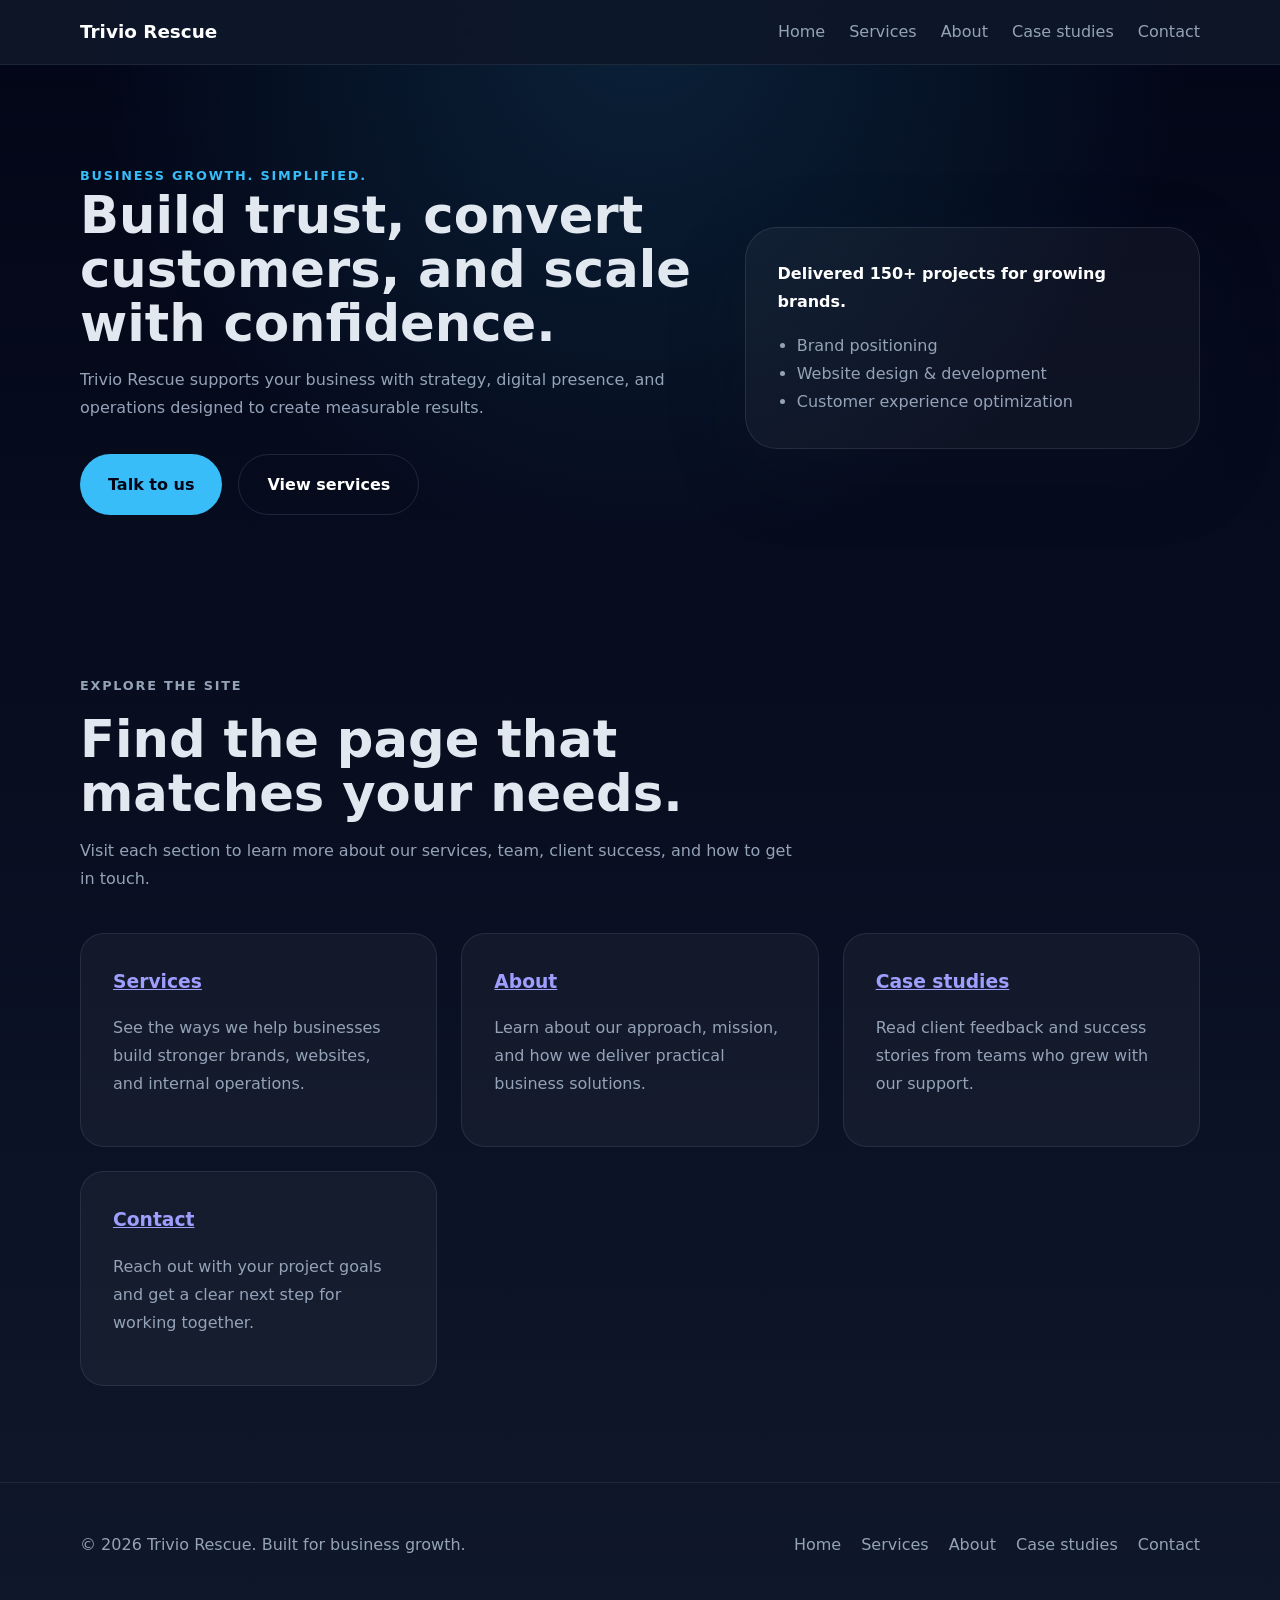
==== index.html @ 3e3b9259 "Add GitHub Pages static site scaffold: index, pages, partials, assets, README" ====
<!DOCTYPE html>
<html lang="en">
<head>
  <meta charset="UTF-8">
  <meta name="viewport" content="width=device-width, initial-scale=1.0">
  <title>Trivio Rescue | Business Solutions</title>
  <meta name="description" content="Trivio Rescue delivers expert business services, modern web strategy, and reliable support to help your company grow.">
  <link rel="stylesheet" href="assets/css/styles.css">
</head>
<body>
  <div data-include="partials/header.html"></div>

  <main>
    <section class="hero">
      <div class="container hero-grid">
        <div>
          <span class="eyebrow">Business Growth. Simplified.</span>
          <h1>Build trust, convert customers, and scale with confidence.</h1>
          <p>Trivio Rescue supports your business with strategy, digital presence, and operations designed to create measurable results.</p>
          <div class="hero-actions">
            <a href="contact.html" class="btn btn-primary">Talk to us</a>
            <a href="services.html" class="btn btn-secondary">View services</a>
          </div>
        </div>
        <div class="hero-card">
          <p class="stat">Delivered 150+ projects for growing brands.</p>
          <ul>
            <li>Brand positioning</li>
            <li>Website design & development</li>
            <li>Customer experience optimization</li>
          </ul>
        </div>
      </div>
    </section>

    <section class="section services-section">
      <div class="container">
        <div class="section-header">
          <p class="eyebrow">Explore the site</p>
          <h2>Find the page that matches your needs.</h2>
          <p>Visit each section to learn more about our services, team, client success, and how to get in touch.</p>
        </div>

        <div class="cards-grid">
          <article class="card">
            <h3><a href="services.html">Services</a></h3>
            <p>See the ways we help businesses build stronger brands, websites, and internal operations.</p>
          </article>
          <article class="card">
            <h3><a href="about.html">About</a></h3>
            <p>Learn about our approach, mission, and how we deliver practical business solutions.</p>
          </article>
          <article class="card">
            <h3><a href="case-studies.html">Case studies</a></h3>
            <p>Read client feedback and success stories from teams who grew with our support.</p>
          </article>
          <article class="card">
            <h3><a href="contact.html">Contact</a></h3>
            <p>Reach out with your project goals and get a clear next step for working together.</p>
          </article>
        </div>
      </div>
    </section>
  </main>

  <div data-include="partials/footer.html"></div>

  <script src="assets/js/script.js"></script>
</body>
</html>
---- assets/css/styles.css ----
:root {
  color-scheme: dark;
  --bg: #0f172a;
  --surface: #111827;
  --surface-2: #1f2937;
  --text: #e2e8f0;
  --muted: #94a3b8;
  --primary: #38bdf8;
  --primary-dark: #0ea5e9;
  --border: rgba(148, 163, 184, 0.12);
  font-family: Inter, system-ui, -apple-system, BlinkMacSystemFont, "Segoe UI", sans-serif;
}

* {
  box-sizing: border-box;
}

html {
  scroll-behavior: smooth;
}

body {
  margin: 0;
  min-height: 100vh;
  background: radial-gradient(circle at top, rgba(56, 189, 248, 0.15), transparent 32%), linear-gradient(180deg, #020617 0%, #0f172a 100%);
  color: var(--text);
  line-height: 1.75;
}

img {
  max-width: 100%;
  display: block;
}

button,
input,
textarea {
  font: inherit;
}

.container {
  width: min(1120px, calc(100% - 2rem));
  margin: 0 auto;
}

.site-header {
  position: sticky;
  top: 0;
  z-index: 20;
  backdrop-filter: blur(16px);
  background: rgba(15, 23, 42, 0.92);
  border-bottom: 1px solid rgba(148, 163, 184, 0.12);
}

.header-inner {
  display: flex;
  align-items: center;
  justify-content: space-between;
  gap: 1rem;
  padding: 1rem 0;
}

.brand {
  color: white;
  font-size: 1.15rem;
  font-weight: 700;
  text-decoration: none;
}

.nav-links {
  display: flex;
  gap: 1.5rem;
  flex-wrap: wrap;
}

.nav-links a,
.footer-nav a {
  color: var(--muted);
  text-decoration: none;
  transition: color 200ms ease;
}

.nav-links a:hover,
.footer-nav a:hover {
  color: white;
}

.menu-toggle {
  display: none;
  background: transparent;
  border: 1px solid rgba(148, 163, 184, 0.2);
  color: var(--text);
  padding: 0.75rem 1rem;
  border-radius: 999px;
  cursor: pointer;
}

.hero {
  padding: 6rem 0 4rem;
}

.hero-grid {
  display: grid;
  grid-template-columns: 1.25fr 0.9fr;
  gap: 2rem;
  align-items: center;
}

.eyebrow {
  margin: 0 0 1rem;
  color: var(--primary);
  font-weight: 700;
  text-transform: uppercase;
  letter-spacing: 0.14em;
  font-size: 0.8rem;
}

.hero h1,
.section-header h2 {
  margin: 0;
  font-size: clamp(2.5rem, 4vw, 4rem);
  line-height: 1.05;
}

.hero p,
.section-header p,
.card p,
.feature-list p,
footer p,
.contact-form label {
  color: var(--muted);
}

.hero-actions {
  display: flex;
  flex-wrap: wrap;
  gap: 1rem;
  margin-top: 2rem;
}

.btn {
  display: inline-flex;
  align-items: center;
  justify-content: center;
  border: none;
  border-radius: 999px;
  padding: 0.95rem 1.75rem;
  font-weight: 700;
  text-decoration: none;
  cursor: pointer;
}

.btn-primary {
  background: var(--primary);
  color: #020617;
}

.btn-secondary {
  border: 1px solid rgba(148, 163, 184, 0.18);
  color: white;
  background: transparent;
}

.hero-card {
  background: rgba(255, 255, 255, 0.04);
  border: 1px solid rgba(148, 163, 184, 0.16);
  border-radius: 32px;
  padding: 2rem;
  box-shadow: 0 24px 80px rgba(15, 23, 42, 0.2);
}

.hero-card .stat {
  margin: 0 0 1rem;
  font-weight: 700;
  color: white;
}

.hero-card ul {
  margin: 0;
  padding-left: 1.2rem;
  color: var(--muted);
}

.section {
  padding: 6rem 0;
}

.section-header {
  max-width: 720px;
  margin-bottom: 2.5rem;
}

.cards-grid,
.testimonials-grid,
.about-grid,
.contact-grid {
  display: grid;
  gap: 1.5rem;
}

.cards-grid {
  grid-template-columns: repeat(3, minmax(0, 1fr));
}

.card {
  background: rgba(255, 255, 255, 0.04);
  border: 1px solid rgba(148, 163, 184, 0.14);
  border-radius: 24px;
  padding: 2rem;
}

.card h3 {
  margin-top: 0;
  margin-bottom: 1rem;
}

.about-grid {
  grid-template-columns: 1fr 0.9fr;
  align-items: center;
}

.feature-list {
  display: grid;
  gap: 1rem;
}

.feature-list h3 {
  margin: 0 0 0.5rem;
}

.testimonials-grid {
  grid-template-columns: repeat(2, minmax(0, 1fr));
}

.testimonials-grid blockquote {
  margin: 0;
  background: rgba(255, 255, 255, 0.04);
  border: 1px solid rgba(148, 163, 184, 0.14);
  border-radius: 24px;
  padding: 2rem;
}

blockquote p {
  margin: 0 0 1.25rem;
  color: var(--text);
}

blockquote cite {
  color: var(--muted);
  font-style: normal;
}

.contact-grid {
  grid-template-columns: 1fr 1.1fr;
  align-items: start;
}

.contact-form {
  display: grid;
  gap: 1rem;
}

.contact-form label {
  display: grid;
  gap: 0.5rem;
  font-weight: 600;
}

.contact-form input,
.contact-form textarea {
  background: rgba(255, 255, 255, 0.04);
  border: 1px solid rgba(148, 163, 184, 0.18);
  border-radius: 16px;
  color: var(--text);
  padding: 1rem 1rem;
}

.contact-form input:focus,
.contact-form textarea:focus {
  outline: 2px solid rgba(56, 189, 248, 0.35);
  outline-offset: 2px;
}

.site-footer {
  border-top: 1px solid rgba(148, 163, 184, 0.12);
  padding: 2rem 0;
}

.footer-inner {
  display: flex;
  align-items: center;
  justify-content: space-between;
  flex-wrap: wrap;
  gap: 1rem;
}

.footer-nav {
  display: flex;
  gap: 1.25rem;
}

@media (max-width: 900px) {
  .hero-grid,
  .about-grid,
  .cards-grid,
  .testimonials-grid,
  .contact-grid {
    grid-template-columns: 1fr;
  }
  .hero {
    padding-top: 4rem;
  }
}

@media (max-width: 720px) {
  .header-inner {
    flex-direction: column;
    align-items: flex-start;
  }

  .nav-links {
    width: 100%;
    justify-content: space-between;
  }

  .menu-toggle {
    display: inline-flex;
  }

  .nav-links {
    display: none;
  }

  .nav-links.open {
    display: flex;
    flex-direction: column;
    width: 100%;
    gap: 0.75rem;
    margin-top: 1rem;
  }
}
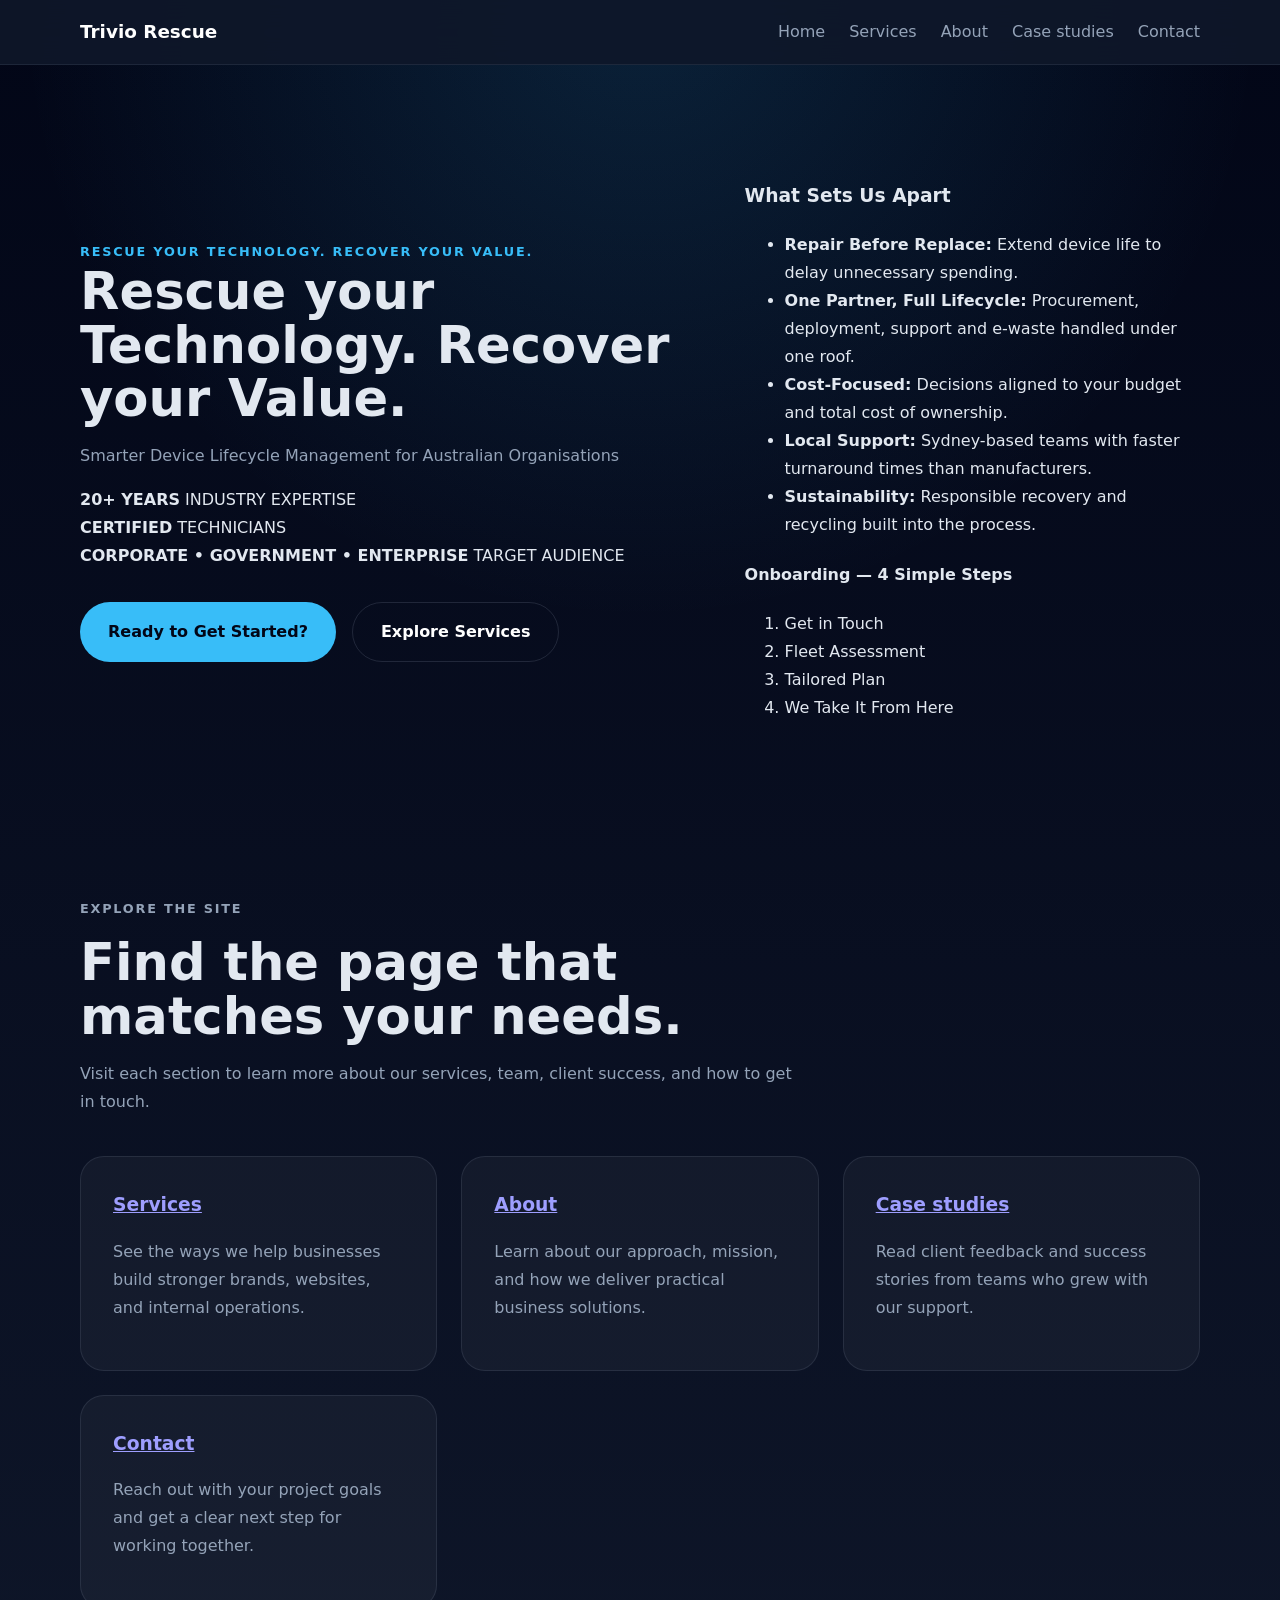
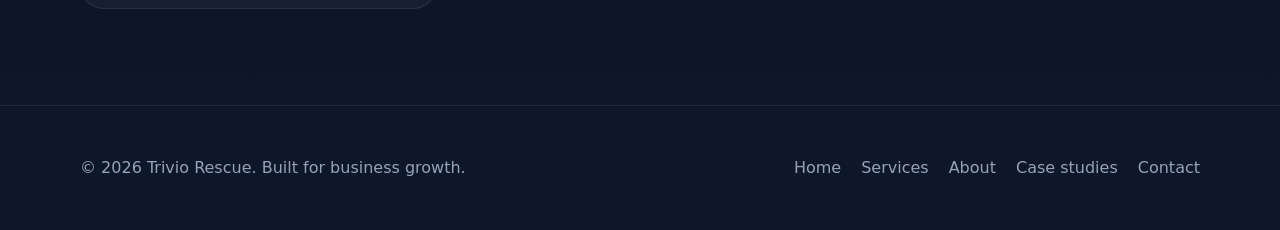
==== commit c5da756a: "feat(home): update hero, trust indicators, value props and onboarding CTA" ====
--- a/index.html
+++ b/index.html
@@ -14,21 +14,50 @@
     <section class="hero">
       <div class="container hero-grid">
         <div>
-          <span class="eyebrow">Business Growth. Simplified.</span>
-          <h1>Build trust, convert customers, and scale with confidence.</h1>
-          <p>Trivio Rescue supports your business with strategy, digital presence, and operations designed to create measurable results.</p>
+          <span class="eyebrow">Rescue your Technology. Recover your Value.</span>
+          <h1>Rescue your Technology. Recover your Value.</h1>
+          <p class="lead">Smarter Device Lifecycle Management for Australian Organisations</p>
+
+          <div class="trust-indicators">
+            <div class="trust-item">
+              <strong>20+ YEARS</strong>
+              <span>INDUSTRY EXPERTISE</span>
+            </div>
+            <div class="trust-item">
+              <strong>CERTIFIED</strong>
+              <span>TECHNICIANS</span>
+            </div>
+            <div class="trust-item">
+              <strong>CORPORATE • GOVERNMENT • ENTERPRISE</strong>
+              <span>TARGET AUDIENCE</span>
+            </div>
+          </div>
+
           <div class="hero-actions">
-            <a href="contact.html" class="btn btn-primary">Talk to us</a>
-            <a href="services.html" class="btn btn-secondary">View services</a>
+            <a href="contact.html" class="btn btn-primary">Ready to Get Started?</a>
+            <a href="services.html" class="btn btn-secondary">Explore Services</a>
           </div>
         </div>
-        <div class="hero-card">
-          <p class="stat">Delivered 150+ projects for growing brands.</p>
-          <ul>
-            <li>Brand positioning</li>
-            <li>Website design & development</li>
-            <li>Customer experience optimization</li>
+
+        <div class="value-prop-card">
+          <h3>What Sets Us Apart</h3>
+          <ul class="value-list">
+            <li><strong>Repair Before Replace:</strong> Extend device life to delay unnecessary spending.</li>
+            <li><strong>One Partner, Full Lifecycle:</strong> Procurement, deployment, support and e-waste handled under one roof.</li>
+            <li><strong>Cost-Focused:</strong> Decisions aligned to your budget and total cost of ownership.</li>
+            <li><strong>Local Support:</strong> Sydney-based teams with faster turnaround times than manufacturers.</li>
+            <li><strong>Sustainability:</strong> Responsible recovery and recycling built into the process.</li>
           </ul>
+
+          <div class="onboarding">
+            <h4>Onboarding — 4 Simple Steps</h4>
+            <ol>
+              <li>Get in Touch</li>
+              <li>Fleet Assessment</li>
+              <li>Tailored Plan</li>
+              <li>We Take It From Here</li>
+            </ol>
+          </div>
         </div>
       </div>
     </section>
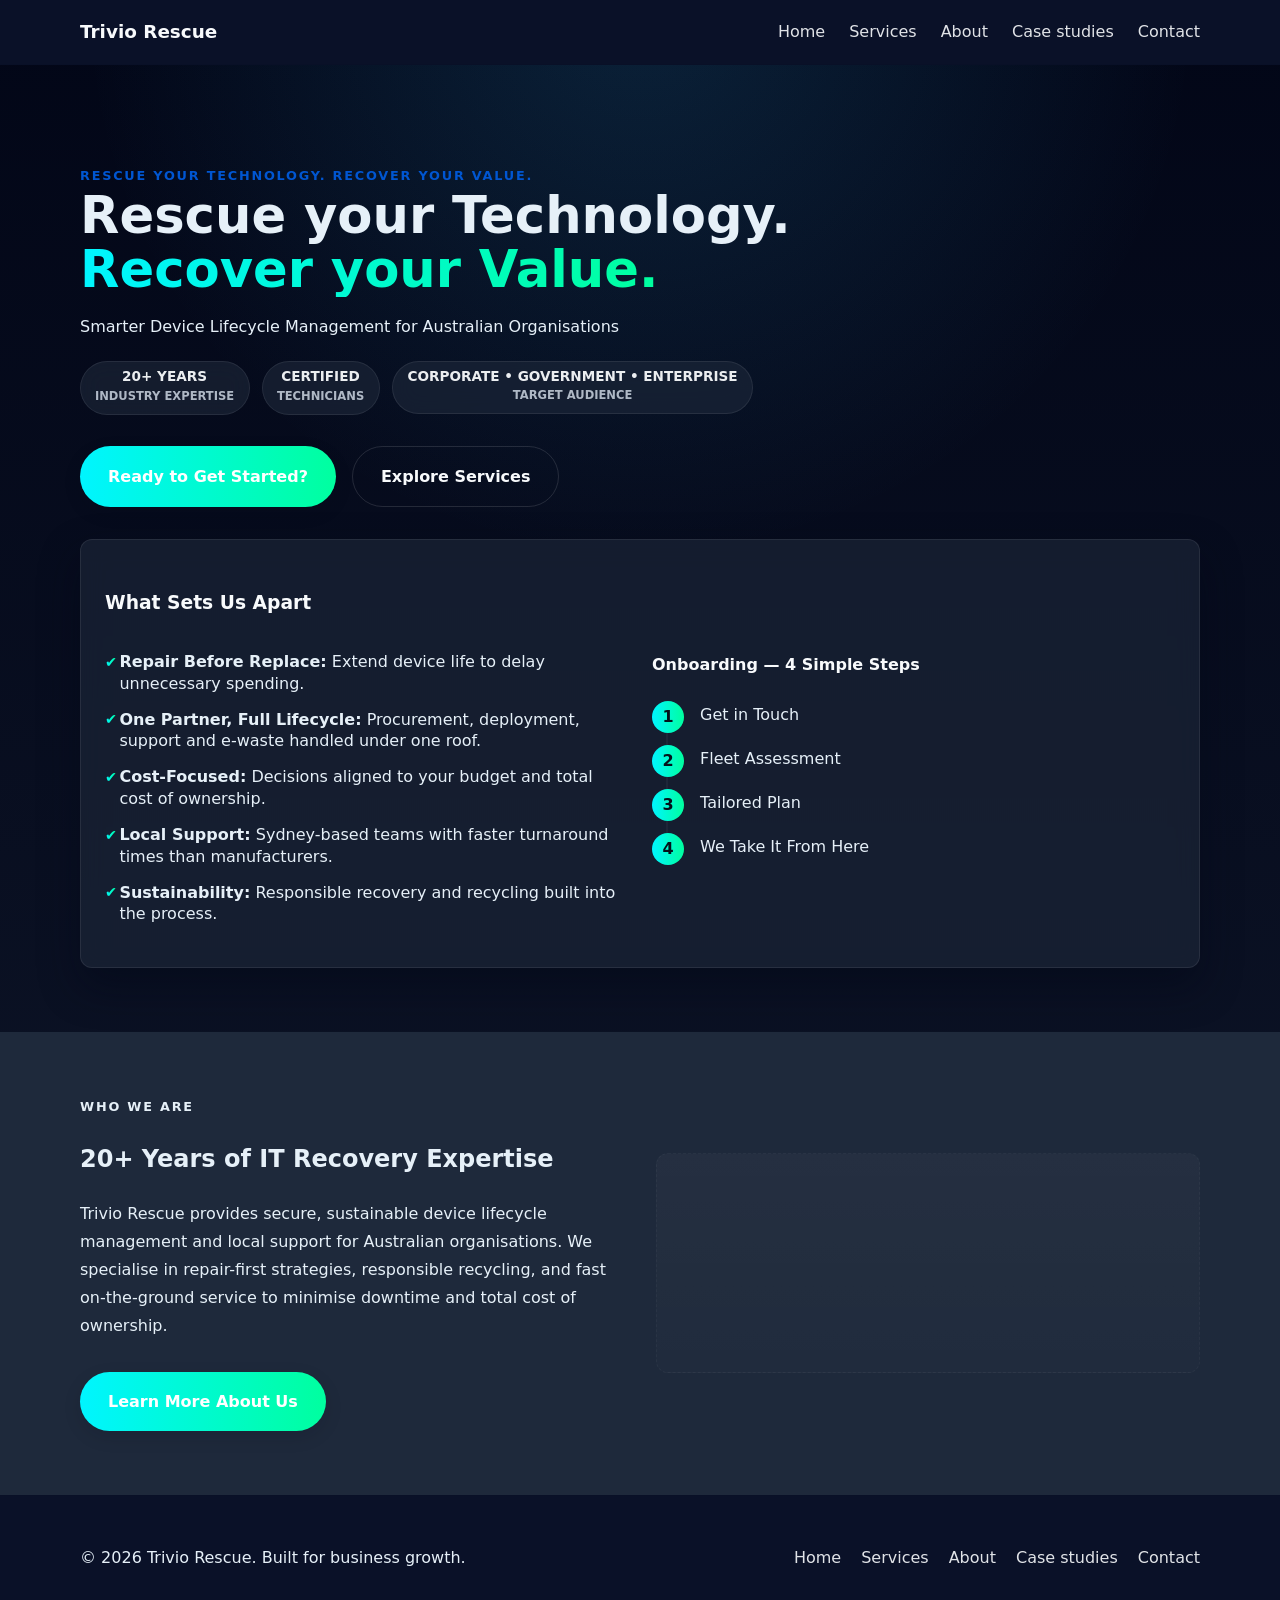
==== commit 3f899b51: "Use clean URLs: add directory-index pages, update links, remove flat HTML, update contact redirect" ====
--- a/index.html
+++ b/index.html
@@ -5,20 +5,34 @@
   <meta name="viewport" content="width=device-width, initial-scale=1.0">
   <title>Trivio Rescue | Business Solutions</title>
   <meta name="description" content="Trivio Rescue delivers expert business services, modern web strategy, and reliable support to help your company grow.">
-  <link rel="stylesheet" href="assets/css/styles.css">
+  <link rel="canonical" href="https://www.triviorescue.com/">
+  <meta property="og:title" content="Trivio Rescue | Business Solutions">
+  <meta property="og:description" content="Trivio Rescue delivers expert business services, modern web strategy, and reliable support to help your company grow.">
+  <meta property="og:type" content="website">
+  <meta property="og:url" content="https://www.triviorescue.com/">
+  <meta name="twitter:card" content="summary">
+  <script type="application/ld+json">
+  {
+    "@context": "https://schema.org",
+    "@type": "Organization",
+    "name": "Trivio Rescue",
+    "url": "https://www.triviorescue.com/"
+  }
+  </script>
+  <link rel="stylesheet" href="/assets/css/styles.css">
 </head>
 <body>
-  <div data-include="partials/header.html"></div>
+  <div data-include="/partials/header.html"></div>
 
-  <main>
+  <main id="content">
     <section class="hero">
       <div class="container hero-grid">
-        <div>
+        <div class="reveal" style="transition-delay:0s">
           <span class="eyebrow">Rescue your Technology. Recover your Value.</span>
-          <h1>Rescue your Technology. Recover your Value.</h1>
+          <h1>Rescue your Technology. <span class="gradient-text">Recover your Value.</span></h1>
           <p class="lead">Smarter Device Lifecycle Management for Australian Organisations</p>
 
-          <div class="trust-indicators">
+          <div class="trust-indicators reveal" style="transition-delay:0.08s">
             <div class="trust-item">
               <strong>20+ YEARS</strong>
               <span>INDUSTRY EXPERTISE</span>
@@ -34,19 +48,19 @@
           </div>
 
           <div class="hero-actions">
-            <a href="contact.html" class="btn btn-primary">Ready to Get Started?</a>
-            <a href="services.html" class="btn btn-secondary">Explore Services</a>
+            <a href="/contact" class="btn btn-primary">Ready to Get Started?</a>
+            <a href="/services" class="btn btn-secondary">Explore Services</a>
           </div>
         </div>
 
-        <div class="value-prop-card">
+        <div class="value-prop-card reveal" style="transition-delay:0.16s">
           <h3>What Sets Us Apart</h3>
           <ul class="value-list">
-            <li><strong>Repair Before Replace:</strong> Extend device life to delay unnecessary spending.</li>
-            <li><strong>One Partner, Full Lifecycle:</strong> Procurement, deployment, support and e-waste handled under one roof.</li>
-            <li><strong>Cost-Focused:</strong> Decisions aligned to your budget and total cost of ownership.</li>
-            <li><strong>Local Support:</strong> Sydney-based teams with faster turnaround times than manufacturers.</li>
-            <li><strong>Sustainability:</strong> Responsible recovery and recycling built into the process.</li>
+            <li class="reveal" style="transition-delay:0.18s"><strong>Repair Before Replace:</strong> Extend device life to delay unnecessary spending.</li>
+            <li class="reveal" style="transition-delay:0.24s"><strong>One Partner, Full Lifecycle:</strong> Procurement, deployment, support and e-waste handled under one roof.</li>
+            <li class="reveal" style="transition-delay:0.30s"><strong>Cost-Focused:</strong> Decisions aligned to your budget and total cost of ownership.</li>
+            <li class="reveal" style="transition-delay:0.36s"><strong>Local Support:</strong> Sydney-based teams with faster turnaround times than manufacturers.</li>
+            <li class="reveal" style="transition-delay:0.42s"><strong>Sustainability:</strong> Responsible recovery and recycling built into the process.</li>
           </ul>
 
           <div class="onboarding">
@@ -62,38 +76,22 @@
       </div>
     </section>
 
-    <section class="section services-section">
-      <div class="container">
-        <div class="section-header">
-          <p class="eyebrow">Explore the site</p>
-          <h2>Find the page that matches your needs.</h2>
-          <p>Visit each section to learn more about our services, team, client success, and how to get in touch.</p>
+    <section class="about-preview">
+      <div class="container about-grid">
+        <div class="about-text reveal" style="transition-delay:0.24s">
+          <p class="eyebrow">Who We Are</p>
+          <h2>20+ Years of IT Recovery Expertise</h2>
+          <p>Trivio Rescue provides secure, sustainable device lifecycle management and local support for Australian organisations. We specialise in repair-first strategies, responsible recycling, and fast on-the-ground service to minimise downtime and total cost of ownership.</p>
+          <a href="/about" class="btn btn-primary">Learn More About Us</a>
         </div>
 
-        <div class="cards-grid">
-          <article class="card">
-            <h3><a href="services.html">Services</a></h3>
-            <p>See the ways we help businesses build stronger brands, websites, and internal operations.</p>
-          </article>
-          <article class="card">
-            <h3><a href="about.html">About</a></h3>
-            <p>Learn about our approach, mission, and how we deliver practical business solutions.</p>
-          </article>
-          <article class="card">
-            <h3><a href="case-studies.html">Case studies</a></h3>
-            <p>Read client feedback and success stories from teams who grew with our support.</p>
-          </article>
-          <article class="card">
-            <h3><a href="contact.html">Contact</a></h3>
-            <p>Reach out with your project goals and get a clear next step for working together.</p>
-          </article>
-        </div>
+        <div class="about-image-placeholder reveal" aria-hidden="true" style="transition-delay:0.30s"></div>
       </div>
     </section>
   </main>
 
-  <div data-include="partials/footer.html"></div>
+  <div data-include="/partials/footer.html"></div>
 
-  <script src="assets/js/script.js"></script>
+  <script src="/assets/js/script.js?v=2" defer></script>
 </body>
 </html>
--- a/assets/css/styles.css
+++ b/assets/css/styles.css
@@ -1,13 +1,16 @@
 :root {
-  color-scheme: dark;
-  --bg: #0f172a;
-  --surface: #111827;
-  --surface-2: #1f2937;
-  --text: #e2e8f0;
-  --muted: #94a3b8;
-  --primary: #38bdf8;
-  --primary-dark: #0ea5e9;
-  --border: rgba(148, 163, 184, 0.12);
+  color-scheme: light;
+  /* Enterprise B2B theme */
+  --bg: #F8FAFC; /* clean off-white for body */
+  --header-bg: #0A1128; /* deep navy for header/footer */
+  --surface: #0A1128;
+  --surface-2: #081024;
+  --text: #0B1220; /* dark text on off-white */
+  --muted: #E6F0F8; /* brighter, eye-catching text color */
+  --primary: #0056D2; /* vibrant primary blue for buttons */
+  --primary-dark: #0041A8;
+  --border: rgba(2, 6, 23, 0.06);
+  --header-text: #F8FAFC;
   font-family: Inter, system-ui, -apple-system, BlinkMacSystemFont, "Segoe UI", sans-serif;
 }
 
@@ -22,8 +25,9 @@
 body {
   margin: 0;
   min-height: 100vh;
+  /* Reverted to original dark theme background */
   background: radial-gradient(circle at top, rgba(56, 189, 248, 0.15), transparent 32%), linear-gradient(180deg, #020617 0%, #0f172a 100%);
-  color: var(--text);
+  color: var(--muted);
   line-height: 1.75;
 }
 
@@ -47,9 +51,10 @@
   position: sticky;
   top: 0;
   z-index: 20;
-  backdrop-filter: blur(16px);
-  background: rgba(15, 23, 42, 0.92);
-  border-bottom: 1px solid rgba(148, 163, 184, 0.12);
+  backdrop-filter: blur(8px);
+  background: var(--header-bg);
+  border-bottom: 1px solid var(--border);
+  color: var(--header-text);
 }
 
 .header-inner {
@@ -61,7 +66,7 @@
 }
 
 .brand {
-  color: white;
+  color: var(--header-text);
   font-size: 1.15rem;
   font-weight: 700;
   text-decoration: none;
@@ -75,9 +80,10 @@
 
 .nav-links a,
 .footer-nav a {
-  color: var(--muted);
+  color: var(--header-text);
+  opacity: 0.9;
   text-decoration: none;
-  transition: color 200ms ease;
+  transition: color 200ms ease, opacity 200ms ease;
 }
 
 .nav-links a:hover,
@@ -88,8 +94,8 @@
 .menu-toggle {
   display: none;
   background: transparent;
-  border: 1px solid rgba(148, 163, 184, 0.2);
-  color: var(--text);
+  border: 1px solid var(--border);
+  color: var(--header-text);
   padding: 0.75rem 1rem;
   border-radius: 999px;
   cursor: pointer;
@@ -101,9 +107,125 @@
 
 .hero-grid {
   display: grid;
-  grid-template-columns: 1.25fr 0.9fr;
+  grid-template-columns: 1fr; /* stack vertically */
   gap: 2rem;
-  align-items: center;
+  align-items: start;
+}
+
+.value-prop-card {
+  grid-column: 1 / -1; /* span full width */
+  width: 100%;
+  background: rgba(30, 41, 59, 0.6); /* translucent dark for glassmorphism */
+  -webkit-backdrop-filter: blur(12px);
+  backdrop-filter: blur(12px);
+  border: 1px solid rgba(255, 255, 255, 0.08);
+  color: #F8FAFC; /* light text inside */
+  padding: 1.75rem 1.5rem;
+  border-radius: 12px;
+  box-shadow: 0 18px 40px rgba(2, 6, 23, 0.45);
+  display: grid;
+  grid-template-columns: 1fr 1fr; /* two equal columns for content */
+  gap: 1.5rem;
+  align-items: start;
+}
+
+.value-prop-card h3 {
+  grid-column: 1 / -1;
+  color: #F8FAFC;
+  margin-bottom: 0.5rem;
+}
+
+.value-list {
+  grid-column: 1 / 2;
+  list-style: none;
+  margin: 0;
+  padding: 0;
+  color: #E6F0F8;
+  display: block;
+}
+
+.value-list li {
+  margin: 0 0 0.9rem 0;
+  padding-left: 0.9rem;
+  position: relative;
+  line-height: 1.35;
+}
+
+.value-list li::before {
+  content: '✔';
+  position: absolute;
+  left: 0;
+  top: 0.1rem;
+  font-size: 0.9rem;
+  font-weight: 900;
+  /* gradient for checkmark */
+  background: linear-gradient(90deg, #00F5FF 0%, #00FF9F 100%);
+  -webkit-background-clip: text;
+  background-clip: text;
+  -webkit-text-fill-color: transparent;
+}
+
+.onboarding {
+  grid-column: 2 / 3;
+  color: #E6F0F8;
+}
+
+.onboarding h4 {
+  margin-top: 0;
+  color: #F8FAFC;
+}
+
+.onboarding ol {
+  list-style: none;
+  margin: 0;
+  padding: 0;
+  position: relative;
+}
+
+.onboarding ol li {
+  position: relative;
+  padding-left: 3rem;
+  margin-bottom: 1rem;
+}
+
+.onboarding ol li::before {
+  content: counter(step);
+  counter-increment: step;
+  position: absolute;
+  left: 0;
+  top: 0;
+  width: 2rem;
+  height: 2rem;
+  border-radius: 50%;
+  background: linear-gradient(90deg, #00F5FF 0%, #00FF9F 100%);
+  color: #04111a;
+  display: flex;
+  align-items: center;
+  justify-content: center;
+  font-weight: 800;
+}
+
+.onboarding ol::before {
+  content: '';
+  position: absolute;
+  left: 0.9rem;
+  top: 1.25rem;
+  bottom: 0;
+  width: 2px;
+  background: rgba(255,255,255,0.04);
+}
+
+/* reset counter for onboarding */
+.onboarding ol { counter-reset: step; }
+
+@media (max-width: 900px) {
+  .value-prop-card {
+    grid-template-columns: 1fr;
+  }
+  .value-list,
+  .onboarding {
+    grid-column: 1 / -1;
+  }
 }
 
 .eyebrow {
@@ -122,6 +244,15 @@
   line-height: 1.05;
 }
 
+.gradient-text {
+  background: linear-gradient(90deg, #00F5FF 0%, #00FF9F 100%);
+  -webkit-background-clip: text;
+  background-clip: text;
+  -webkit-text-fill-color: transparent;
+  display: inline-block;
+  font-weight: 800;
+}
+
 .hero p,
 .section-header p,
 .card p,
@@ -138,6 +269,46 @@
   margin-top: 2rem;
 }
 
+/* Trust indicator badges (sleek, dark-mode style) */
+.trust-indicators {
+  display: flex;
+  gap: 0.75rem;
+  align-items: center;
+  flex-wrap: wrap;
+  margin-top: 1.25rem;
+}
+
+.trust-item {
+  display: inline-flex;
+  flex-direction: column;
+  align-items: center;
+  justify-content: center;
+  border-radius: 50px; /* pill shape */
+  background: rgba(30, 41, 59, 0.6);
+  -webkit-backdrop-filter: blur(12px);
+  backdrop-filter: blur(12px);
+  border: 1px solid rgba(255, 255, 255, 0.08);
+  padding: 0.5rem 0.9rem;
+  min-width: 10ch;
+  text-align: center;
+}
+
+.trust-item strong {
+  display: block;
+  font-size: 0.85rem;
+  font-weight: 800;
+  color: rgba(248, 250, 252, 0.95);
+  line-height: 1;
+}
+
+.trust-item span {
+  display: block;
+  font-size: 0.72rem;
+  font-weight: 700;
+  color: rgba(203, 213, 225, 0.85);
+  margin-top: 0.125rem;
+}
+
 .btn {
   display: inline-flex;
   align-items: center;
@@ -151,22 +322,38 @@
 }
 
 .btn-primary {
-  background: var(--primary);
-  color: #020617;
+  background: linear-gradient(90deg, #00F5FF 0%, #00FF9F 100%);
+  color: white;
+  border: none;
+  transition: all 0.3s ease;
+  box-shadow: 0 6px 18px rgba(2, 6, 23, 0.12);
+}
+.btn-primary:hover {
+  transform: scale(1.02);
+  text-shadow: 0 6px 22px rgba(0, 245, 159, 0.12);
+  box-shadow: 0 12px 36px rgba(0, 255, 159, 0.06);
 }
 
 .btn-secondary {
-  border: 1px solid rgba(148, 163, 184, 0.18);
-  color: white;
+  border: 1px solid rgba(255, 255, 255, 0.12);
+  color: var(--header-text);
   background: transparent;
+  transition: all 0.25s ease;
+}
+
+.btn-secondary:hover {
+  background: rgba(2, 6, 23, 0.5);
+  border-color: rgba(255, 255, 255, 0.18);
+  box-shadow: 0 10px 30px rgba(0, 255, 159, 0.06);
+  transform: translateY(-2px);
 }
 
 .hero-card {
-  background: rgba(255, 255, 255, 0.04);
-  border: 1px solid rgba(148, 163, 184, 0.16);
+  background: rgba(255, 255, 255, 0.02);
+  border: 1px solid var(--border);
   border-radius: 32px;
   padding: 2rem;
-  box-shadow: 0 24px 80px rgba(15, 23, 42, 0.2);
+  box-shadow: 0 18px 48px rgba(2, 6, 23, 0.08);
 }
 
 .hero-card .stat {
@@ -193,20 +380,48 @@
 .cards-grid,
 .testimonials-grid,
 .about-grid,
-.contact-grid {
+.contact-grid,
+.content-grid {
   display: grid;
   gap: 1.5rem;
 }
 
 .cards-grid {
   grid-template-columns: repeat(3, minmax(0, 1fr));
+  grid-auto-rows: minmax(0, auto);
+  margin-bottom: 3.5rem; /* increased spacing to separate from Data Security section */
+}
+
+.section-header.card {
+  margin-top: 2rem; /* extra breathing room when section header is styled as a card */
 }
 
 .card {
-  background: rgba(255, 255, 255, 0.04);
-  border: 1px solid rgba(148, 163, 184, 0.14);
+  background: rgba(30, 41, 59, 0.6);
+  -webkit-backdrop-filter: blur(12px);
+  backdrop-filter: blur(12px);
+  border: 1px solid rgba(255, 255, 255, 0.08);
   border-radius: 24px;
   padding: 2rem;
+  transition: box-shadow 220ms ease, transform 220ms ease, border-color 180ms ease;
+}
+
+.card:hover {
+  transform: translateY(-4px);
+  border-color: rgba(255, 255, 255, 0.2);
+  box-shadow: 0 10px 30px -10px rgba(16, 185, 129, 0.15); /* subtle emerald glow */
+}
+
+/* Reveal animation utilities */
+.reveal {
+  opacity: 0;
+  transform: translateY(30px);
+  transition: all 0.8s cubic-bezier(0.5, 0, 0, 1);
+}
+
+.reveal.active {
+  opacity: 1;
+  transform: translateY(0);
 }
 
 .card h3 {
@@ -219,6 +434,12 @@
   align-items: center;
 }
 
+.content-grid {
+  grid-template-columns: 1fr 0.9fr;
+  gap: 1.5rem;
+  align-items: start;
+}
+
 .feature-list {
   display: grid;
   gap: 1rem;
@@ -234,8 +455,8 @@
 
 .testimonials-grid blockquote {
   margin: 0;
-  background: rgba(255, 255, 255, 0.04);
-  border: 1px solid rgba(148, 163, 184, 0.14);
+  background: rgba(255, 255, 255, 0.02);
+  border: 1px solid var(--border);
   border-radius: 24px;
   padding: 2rem;
 }
@@ -267,23 +488,42 @@
 }
 
 .contact-form input,
-.contact-form textarea {
-  background: rgba(255, 255, 255, 0.04);
-  border: 1px solid rgba(148, 163, 184, 0.18);
-  border-radius: 16px;
-  color: var(--text);
-  padding: 1rem 1rem;
+.contact-form textarea,
+.contact-form select {
+  background: rgba(30, 41, 59, 0.6);
+  -webkit-backdrop-filter: blur(8px);
+  backdrop-filter: blur(8px);
+  border: 1px solid rgba(255, 255, 255, 0.10);
+  border-radius: 12px;
+  color: #E6F0F8;
+  padding: 0.95rem 1rem;
+  transition: border-color 180ms ease, box-shadow 200ms ease, transform 150ms ease;
+  box-shadow: inset 0 1px 0 rgba(255,255,255,0.02);
+}
+
+.contact-form input::placeholder,
+.contact-form textarea::placeholder {
+  color: rgba(230, 240, 248, 0.6);
 }
 
 .contact-form input:focus,
-.contact-form textarea:focus {
-  outline: 2px solid rgba(56, 189, 248, 0.35);
-  outline-offset: 2px;
+.contact-form textarea:focus,
+.contact-form select:focus {
+  outline: none;
+  border-color: var(--primary);
+  box-shadow: 0 10px 30px rgba(0, 86, 210, 0.10), 0 0 0 4px rgba(0, 86, 210, 0.06);
+  transform: translateY(-1px);
+}
+
+.contact-form label {
+  color: #E6F0F8;
 }
 
 .site-footer {
-  border-top: 1px solid rgba(148, 163, 184, 0.12);
+  border-top: 1px solid var(--border);
   padding: 2rem 0;
+  background: var(--header-bg);
+  color: var(--header-text);
 }
 
 .footer-inner {
@@ -304,11 +544,51 @@
   .about-grid,
   .cards-grid,
   .testimonials-grid,
-  .contact-grid {
+  .contact-grid,
+  .content-grid {
     grid-template-columns: 1fr;
   }
   .hero {
     padding-top: 4rem;
+  }
+}
+
+/* About preview section */
+.about-preview {
+  padding: 4rem 0;
+  background: #1E293B; /* slightly different from hero to separate sections */
+  color: #E6F0F8;
+}
+
+.about-grid {
+  display: grid;
+  grid-template-columns: 1fr 1fr;
+  gap: 2rem;
+  align-items: center;
+}
+
+.about-text p,
+.about-text h2 {
+  color: #E6F0F8;
+}
+
+.about-text .btn {
+  margin-top: 1rem;
+}
+
+.about-image-placeholder {
+  background: linear-gradient(180deg, rgba(255,255,255,0.03), rgba(255,255,255,0.01));
+  border: 1px dashed rgba(255,255,255,0.04);
+  min-height: 220px;
+  border-radius: 12px;
+}
+
+@media (max-width: 900px) {
+  .about-grid {
+    grid-template-columns: 1fr;
+  }
+  .about-image-placeholder {
+    min-height: 180px;
   }
 }
 
@@ -339,3 +619,32 @@
     margin-top: 1rem;
   }
 }
+
+/* Improved skip-link: visually hidden until focused, subtle modern styling */
+.skip-link {
+  position: absolute;
+  left: -9999px;
+  top: auto;
+  width: 1px;
+  height: 1px;
+  overflow: hidden;
+  clip: rect(1px, 1px, 1px, 1px);
+  clip-path: inset(50%);
+  white-space: nowrap;
+}
+.skip-link:focus,
+.skip-link:active {
+  position: fixed;
+  left: 1rem;
+  top: 1rem;
+  width: auto;
+  height: auto;
+  padding: 0.5rem 0.75rem;
+  background: rgba(10,17,40,0.95);
+  color: #F8FAFC;
+  border-radius: 8px;
+  z-index: 9999;
+  box-shadow: 0 8px 30px rgba(2,6,23,0.6);
+  clip: auto;
+  clip-path: none;
+}
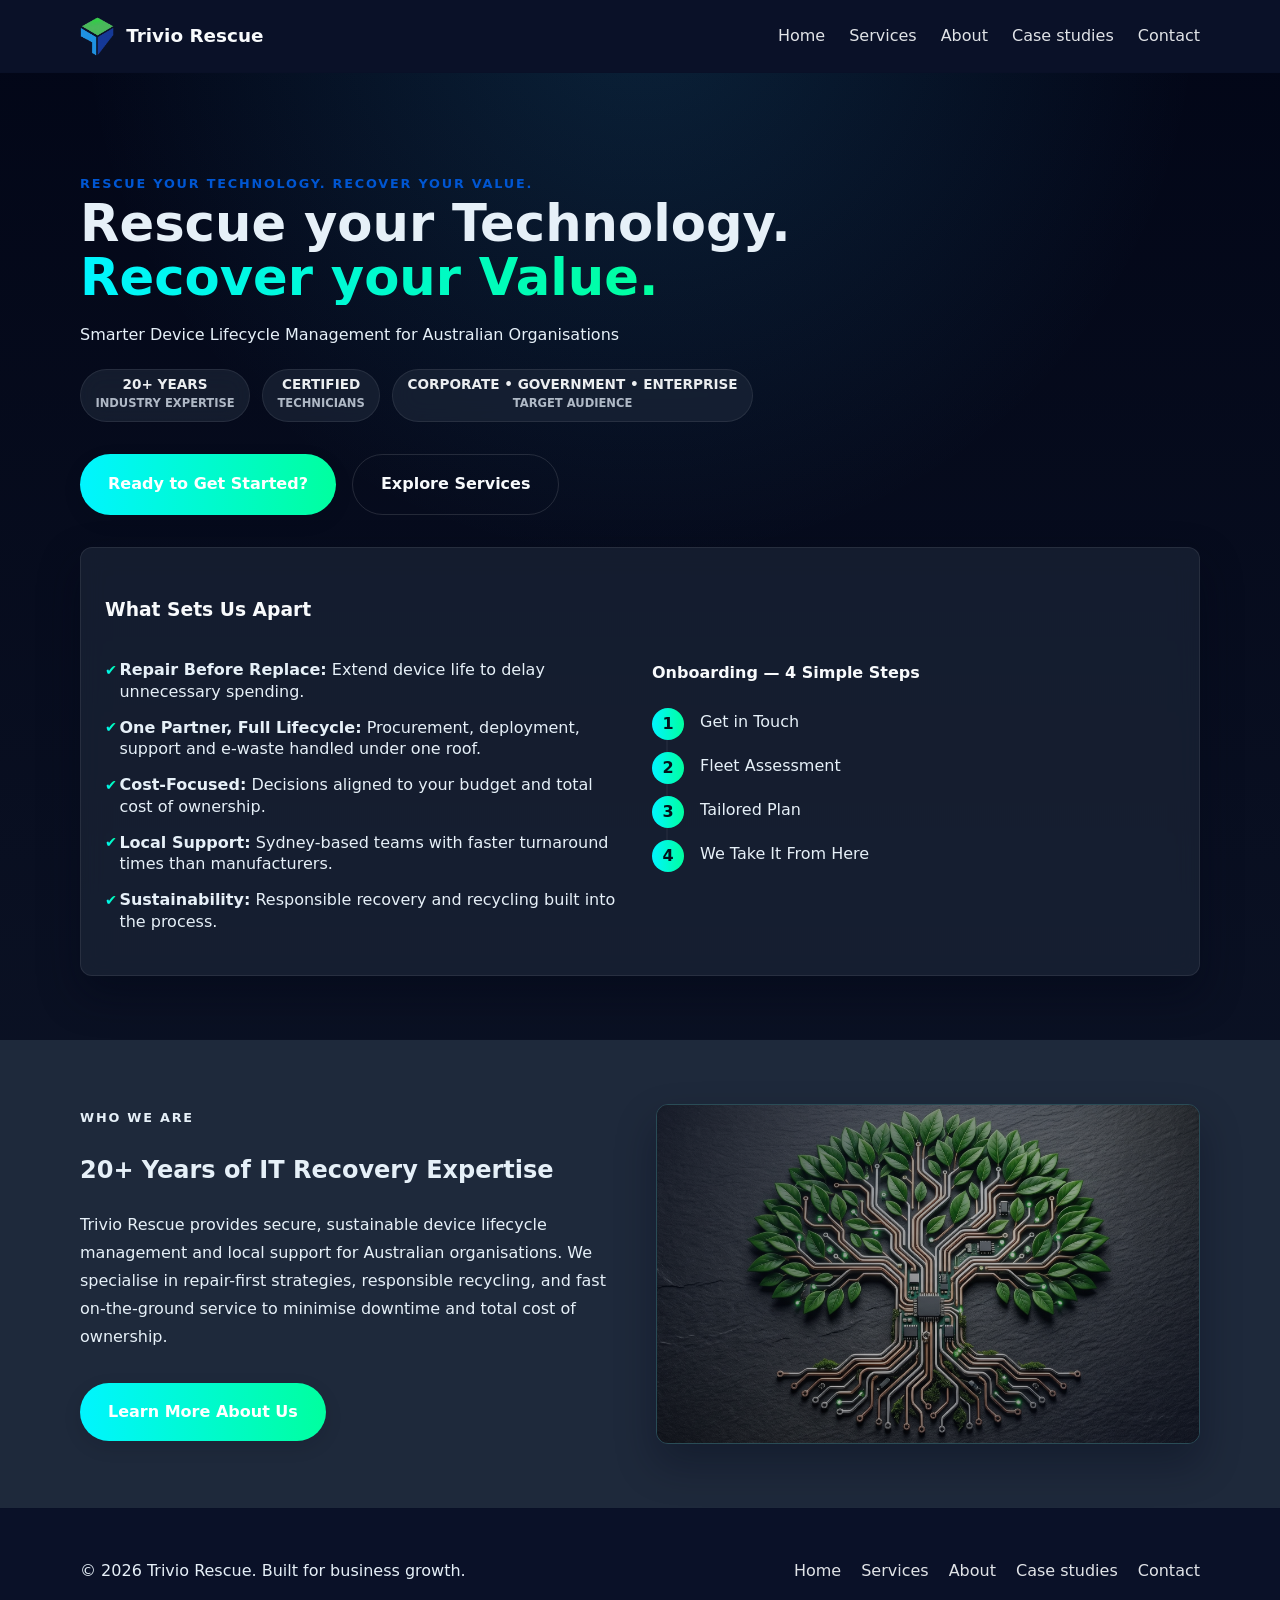
==== commit ed96d20f: "Blend landing page recovery image into design" ====
--- a/index.html
+++ b/index.html
@@ -85,7 +85,9 @@
           <a href="/about" class="btn btn-primary">Learn More About Us</a>
         </div>
 
-        <div class="about-image-placeholder reveal" aria-hidden="true" style="transition-delay:0.30s"></div>
+        <div class="about-image reveal" style="transition-delay:0.30s">
+          <img src="/sr.jpg" alt="Trivio Rescue technology recovery service">
+        </div>
       </div>
     </section>
   </main>
--- a/assets/css/styles.css
+++ b/assets/css/styles.css
@@ -66,10 +66,18 @@
 }
 
 .brand {
+  display: flex;
+  align-items: center;
+  gap: 12px;
   color: var(--header-text);
   font-size: 1.15rem;
   font-weight: 700;
   text-decoration: none;
+}
+
+.logo-icon {
+  height: 40px;
+  width: auto;
 }
 
 .nav-links {
@@ -576,19 +584,38 @@
   margin-top: 1rem;
 }
 
-.about-image-placeholder {
-  background: linear-gradient(180deg, rgba(255,255,255,0.03), rgba(255,255,255,0.01));
-  border: 1px dashed rgba(255,255,255,0.04);
-  min-height: 220px;
+.about-image {
+  position: relative;
+  aspect-ratio: 16 / 10;
+  overflow: hidden;
   border-radius: 12px;
+  border: 1px solid rgba(94, 234, 212, 0.18);
+  box-shadow: 0 20px 40px rgba(2, 6, 23, 0.32);
+}
+
+.about-image img {
+  width: 100%;
+  height: 100%;
+  object-fit: cover;
+  object-position: center top;
+  filter: brightness(0.78) saturate(0.82);
+  transform: scale(1.06);
+}
+
+.about-image::after {
+  content: '';
+  position: absolute;
+  inset: 0;
+  pointer-events: none;
+  background: linear-gradient(135deg, rgba(10, 17, 40, 0.5), rgba(10, 17, 40, 0.08) 55%, rgba(10, 17, 40, 0.42));
 }
 
 @media (max-width: 900px) {
   .about-grid {
     grid-template-columns: 1fr;
   }
-  .about-image-placeholder {
-    min-height: 180px;
+  .about-image {
+    aspect-ratio: 16 / 9;
   }
 }
 
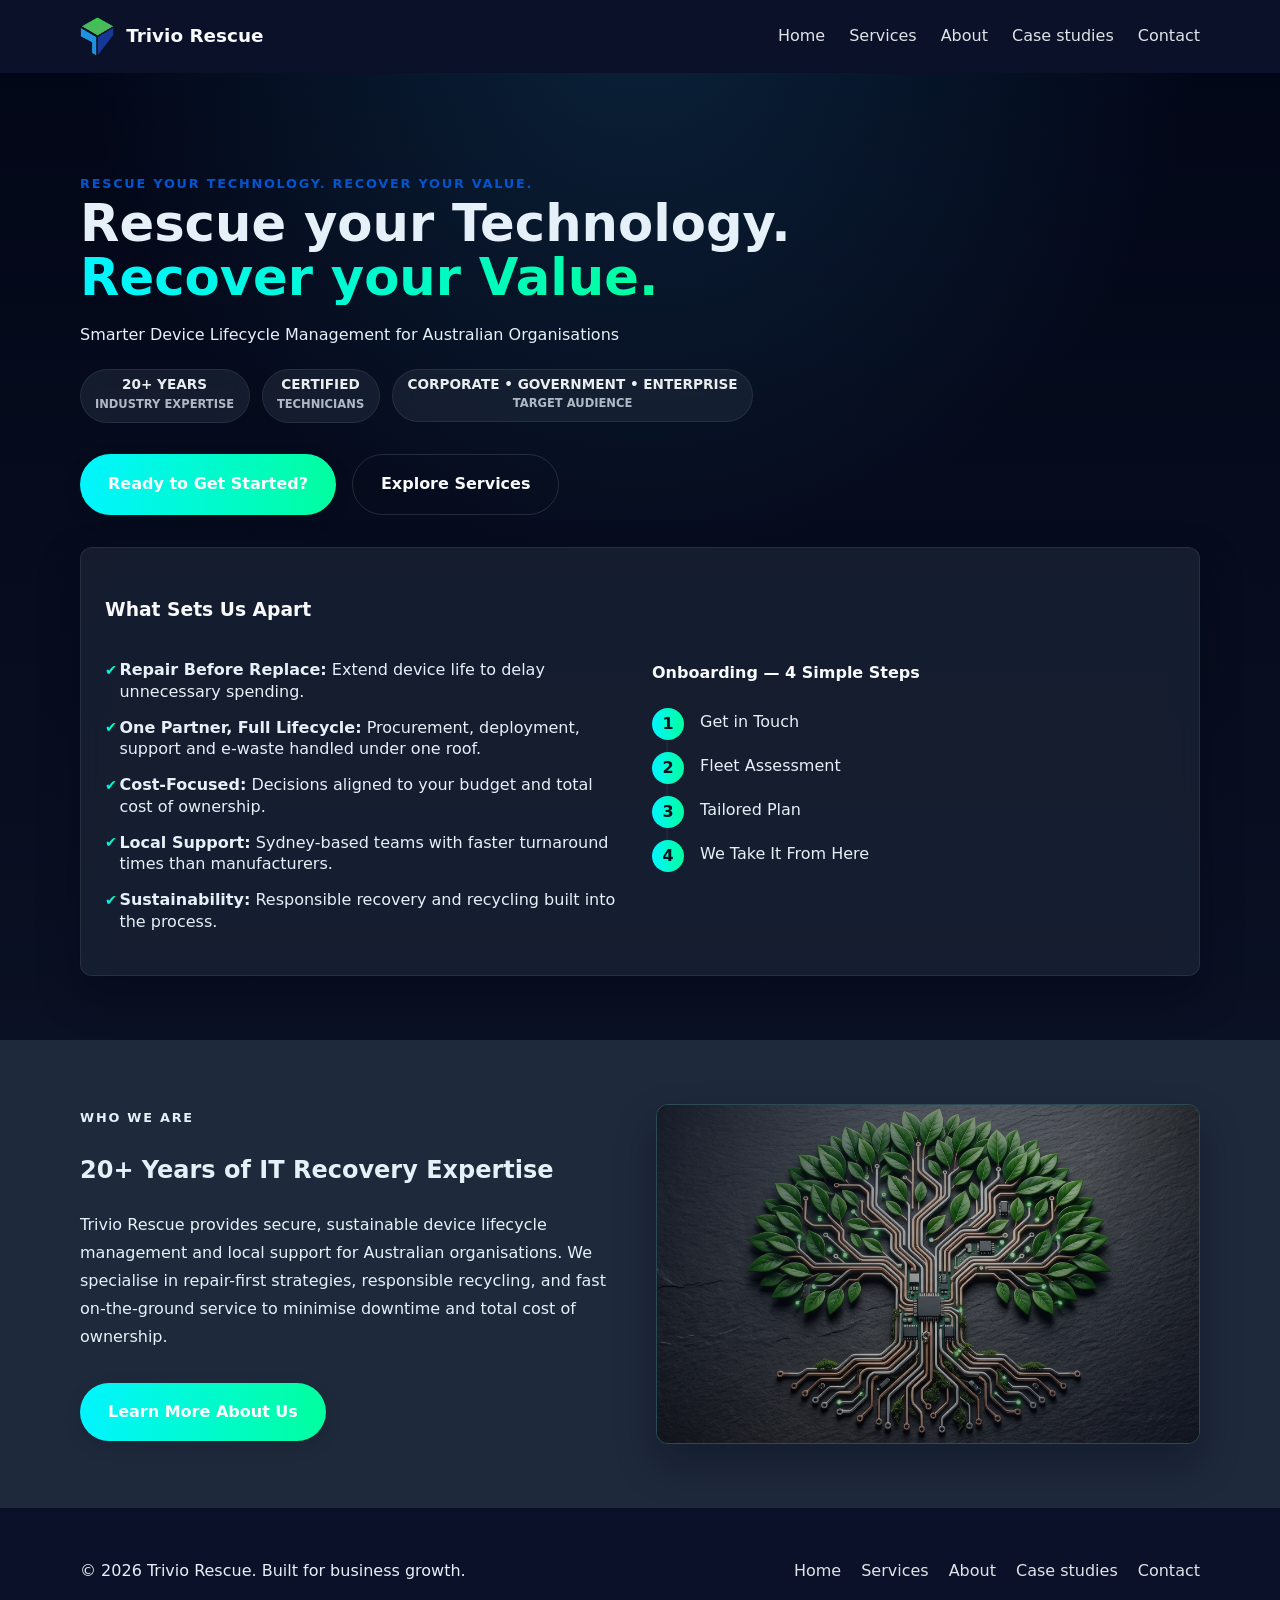
==== commit 898f646f: "Add site favicon" ====
--- a/index.html
+++ b/index.html
@@ -4,6 +4,7 @@
   <meta charset="UTF-8">
   <meta name="viewport" content="width=device-width, initial-scale=1.0">
   <title>Trivio Rescue | Business Solutions</title>
+  <link rel="icon" type="image/png" href="/logo.png">
   <meta name="description" content="Trivio Rescue delivers expert business services, modern web strategy, and reliable support to help your company grow.">
   <link rel="canonical" href="https://www.triviorescue.com/">
   <meta property="og:title" content="Trivio Rescue | Business Solutions">
--- a/assets/css/styles.css
+++ b/assets/css/styles.css
@@ -527,6 +527,10 @@
   color: #E6F0F8;
 }
 
+.contact-details a {
+  color: #F8FAFC;
+}
+
 .site-footer {
   border-top: 1px solid var(--border);
   padding: 2rem 0;
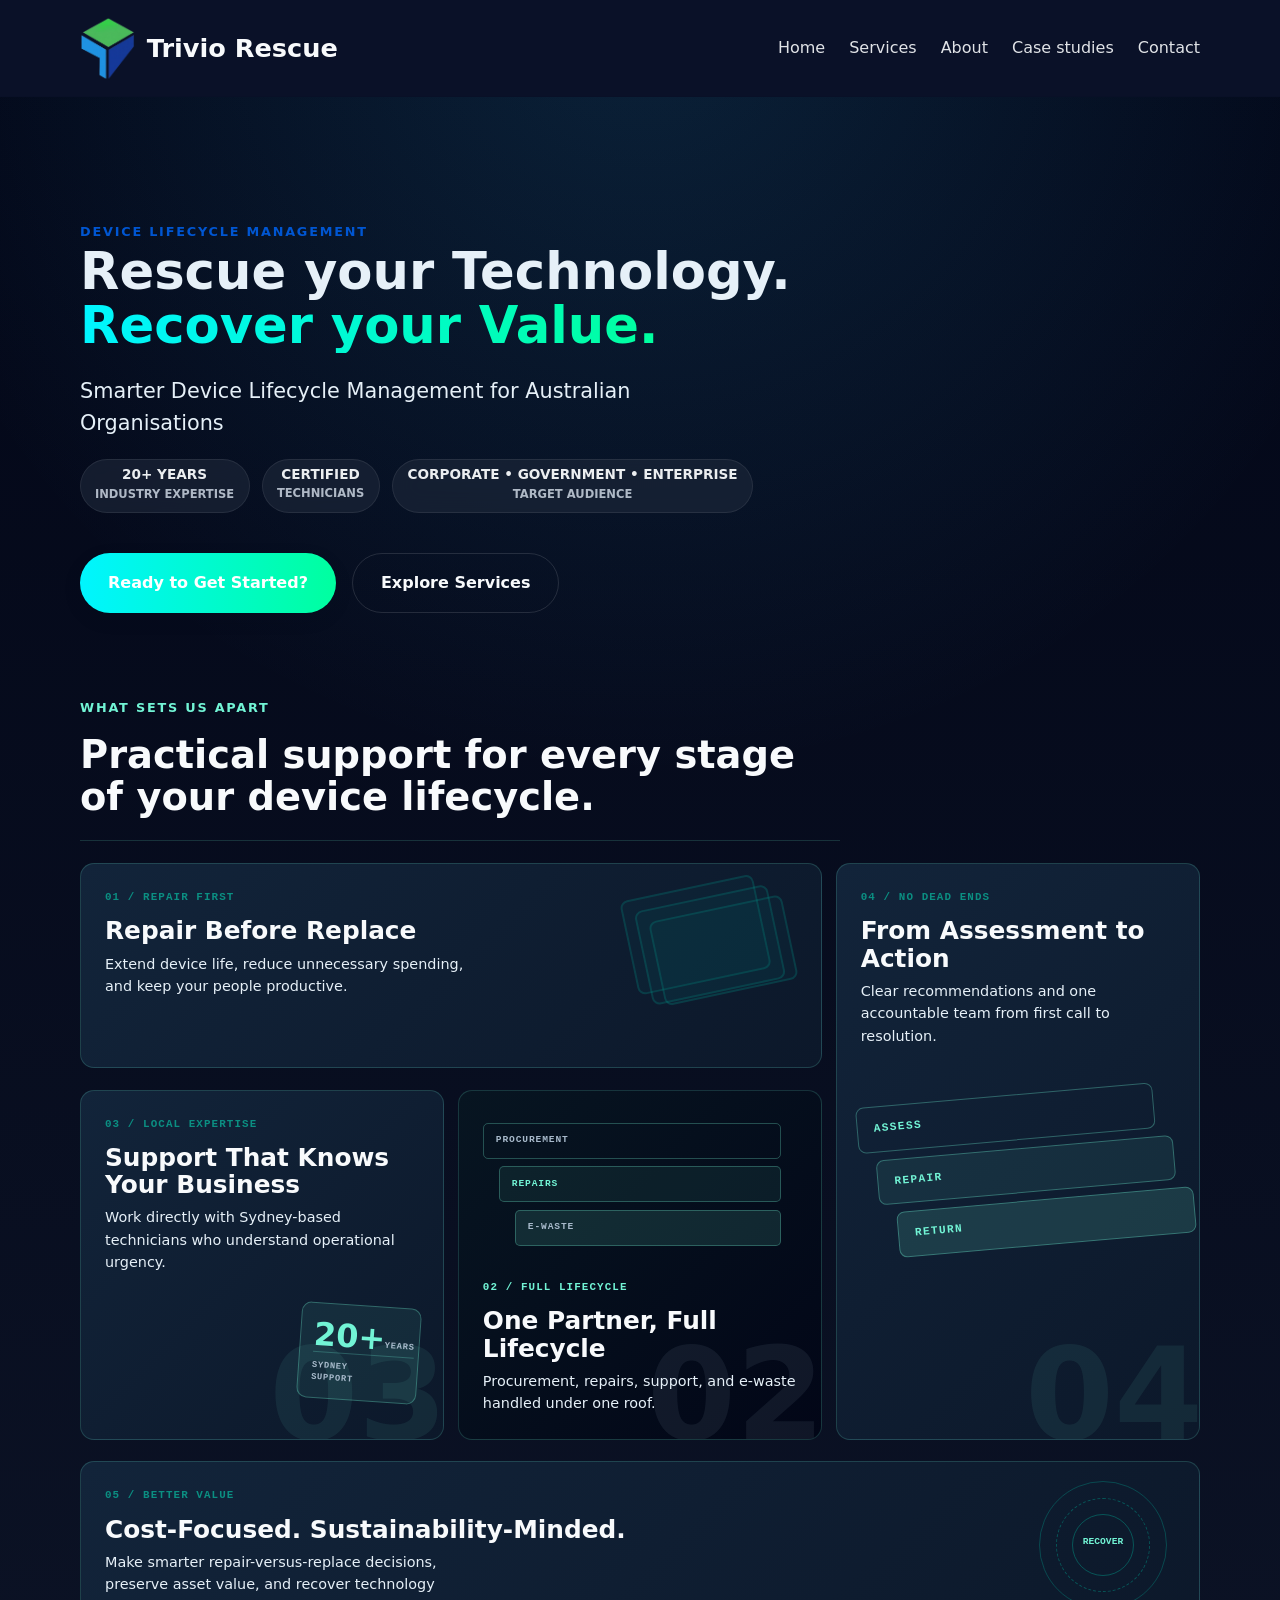
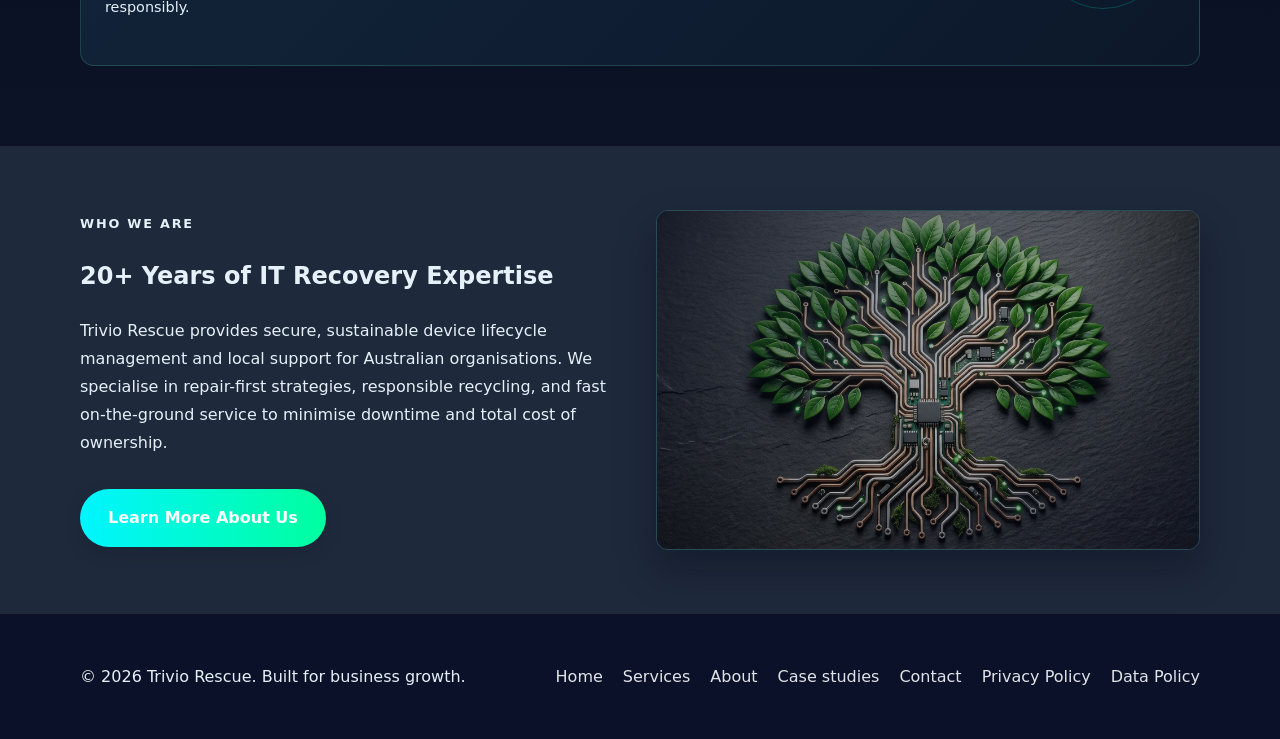
==== commit 640363c9: "Improve landing page and case studies" ====
--- a/index.html
+++ b/index.html
@@ -29,7 +29,7 @@
     <section class="hero">
       <div class="container hero-grid">
         <div class="reveal" style="transition-delay:0s">
-          <span class="eyebrow">Rescue your Technology. Recover your Value.</span>
+          <span class="eyebrow">Device lifecycle management</span>
           <h1>Rescue your Technology. <span class="gradient-text">Recover your Value.</span></h1>
           <p class="lead">Smarter Device Lifecycle Management for Australian Organisations</p>
 
@@ -54,25 +54,59 @@
           </div>
         </div>
 
-        <div class="value-prop-card reveal" style="transition-delay:0.16s">
-          <h3>What Sets Us Apart</h3>
-          <ul class="value-list">
-            <li class="reveal" style="transition-delay:0.18s"><strong>Repair Before Replace:</strong> Extend device life to delay unnecessary spending.</li>
-            <li class="reveal" style="transition-delay:0.24s"><strong>One Partner, Full Lifecycle:</strong> Procurement, deployment, support and e-waste handled under one roof.</li>
-            <li class="reveal" style="transition-delay:0.30s"><strong>Cost-Focused:</strong> Decisions aligned to your budget and total cost of ownership.</li>
-            <li class="reveal" style="transition-delay:0.36s"><strong>Local Support:</strong> Sydney-based teams with faster turnaround times than manufacturers.</li>
-            <li class="reveal" style="transition-delay:0.42s"><strong>Sustainability:</strong> Responsible recovery and recycling built into the process.</li>
-          </ul>
+        <div class="value-bento reveal" style="transition-delay:0.16s">
+          <div class="bento-heading">
+            <p class="eyebrow">What sets us apart</p>
+            <h2>Practical support for every stage of your device lifecycle.</h2>
+          </div>
 
-          <div class="onboarding">
-            <h4>Onboarding — 4 Simple Steps</h4>
-            <ol>
-              <li>Get in Touch</li>
-              <li>Fleet Assessment</li>
-              <li>Tailored Plan</li>
-              <li>We Take It From Here</li>
-            </ol>
-          </div>
+          <article class="bento-tile bento-tile-wide bento-tile-light bento-tile-position-1">
+            <div class="bento-visual bento-visual-device" aria-hidden="true"><span></span><i></i><b></b></div>
+            <div class="bento-copy">
+              <span class="bento-label">01 / Repair first</span>
+              <h3>Repair Before Replace</h3>
+              <p>Extend device life, reduce unnecessary spending, and keep your people productive.</p>
+            </div>
+          </article>
+
+          <article class="bento-tile bento-tile-dark bento-tile-position-2">
+            <div class="bento-visual bento-visual-network" aria-hidden="true"><span>PROCUREMENT</span><span>REPAIRS</span><span>E-WASTE</span></div>
+            <div class="bento-copy">
+              <span class="bento-label">02 / Full lifecycle</span>
+              <h3>One Partner, Full Lifecycle</h3>
+              <p>Procurement, repairs, support, and e-waste handled under one roof.</p>
+            </div>
+            <span class="bento-number" aria-hidden="true">02</span>
+          </article>
+
+          <article class="bento-tile bento-tile-light bento-tile-position-3">
+            <div class="bento-visual bento-visual-support" aria-hidden="true"><strong>20+</strong><span>YEARS</span><i>SYDNEY<br>SUPPORT</i></div>
+            <div class="bento-copy">
+              <span class="bento-label">03 / Local expertise</span>
+              <h3>Support That Knows Your Business</h3>
+              <p>Work directly with Sydney-based technicians who understand operational urgency.</p>
+            </div>
+            <span class="bento-number" aria-hidden="true">03</span>
+          </article>
+
+          <article class="bento-tile bento-tile-tall bento-tile-light bento-tile-position-4">
+            <div class="bento-visual bento-visual-stack" aria-hidden="true"><span>ASSESS</span><span>REPAIR</span><span>RETURN</span></div>
+            <div class="bento-copy">
+              <span class="bento-label">04 / No dead ends</span>
+              <h3>From Assessment to Action</h3>
+              <p>Clear recommendations and one accountable team from first call to resolution.</p>
+            </div>
+            <span class="bento-number" aria-hidden="true">04</span>
+          </article>
+
+          <article class="bento-tile bento-tile-wide bento-tile-light bento-tile-sustainability bento-tile-position-5">
+            <div class="bento-visual bento-visual-orbit" aria-hidden="true"><span>RECOVER</span><i></i></div>
+            <div class="bento-copy">
+              <span class="bento-label">05 / Better value</span>
+              <h3>Cost-Focused. Sustainability-Minded.</h3>
+              <p>Make smarter repair-versus-replace decisions, preserve asset value, and recover technology responsibly.</p>
+            </div>
+          </article>
         </div>
       </div>
     </section>
--- a/assets/css/styles.css
+++ b/assets/css/styles.css
@@ -70,13 +70,13 @@
   align-items: center;
   gap: 12px;
   color: var(--header-text);
-  font-size: 1.15rem;
+  font-size: 1.6rem;
   font-weight: 700;
   text-decoration: none;
 }
 
 .logo-icon {
-  height: 40px;
+  height: 64px;
   width: auto;
 }
 
@@ -101,23 +101,68 @@
 
 .menu-toggle {
   display: none;
-  background: transparent;
-  border: 1px solid var(--border);
+  background: rgba(30, 41, 59, 0.9);
+  border: 1px solid rgba(94, 234, 212, 0.45);
   color: var(--header-text);
   padding: 0.75rem 1rem;
-  border-radius: 999px;
+  border-radius: 6px;
   cursor: pointer;
+  font-weight: 700;
+  box-shadow: 0 6px 16px rgba(2, 6, 23, 0.25);
+  transition: background 180ms ease, border-color 180ms ease, transform 180ms ease;
+}
+
+.menu-toggle:hover,
+.menu-toggle:focus-visible {
+  background: rgba(0, 86, 210, 0.55);
+  border-color: #00F5FF;
+}
+
+.menu-toggle:focus-visible {
+  outline: 2px solid #00F5FF;
+  outline-offset: 3px;
+}
+
+.menu-icon {
+  display: grid;
+  gap: 3px;
+  width: 16px;
+}
+
+.menu-icon span {
+  display: block;
+  width: 16px;
+  height: 2px;
+  background: currentColor;
+  transition: transform 180ms ease, opacity 180ms ease;
+}
+
+.menu-toggle[aria-expanded="true"] .menu-icon span:nth-child(1) {
+  transform: translateY(5px) rotate(45deg);
+}
+
+.menu-toggle[aria-expanded="true"] .menu-icon span:nth-child(2) {
+  opacity: 0;
+}
+
+.menu-toggle[aria-expanded="true"] .menu-icon span:nth-child(3) {
+  transform: translateY(-5px) rotate(-45deg);
 }
 
 .hero {
-  padding: 6rem 0 4rem;
+  padding: 7rem 0 5rem;
 }
 
 .hero-grid {
   display: grid;
   grid-template-columns: 1fr; /* stack vertically */
-  gap: 2rem;
+  gap: 3.5rem;
   align-items: start;
+}
+
+.hero-grid > .reveal:first-child {
+  max-width: 900px;
+  padding: 0.5rem 0;
 }
 
 .value-prop-card {
@@ -142,6 +187,353 @@
   color: #F8FAFC;
   margin-bottom: 0.5rem;
 }
+
+.value-bento {
+  display: grid;
+  grid-template-columns: repeat(3, minmax(0, 1fr));
+  grid-template-areas:
+    "heading heading heading"
+    "one one four"
+    "three two four"
+    "five five five";
+  grid-auto-rows: minmax(0, auto);
+  row-gap: 1.35rem;
+  column-gap: 0.85rem;
+  width: 100%;
+}
+
+.bento-heading {
+  grid-area: heading;
+  grid-column: 1 / -1;
+  max-width: 760px;
+  padding: 1.25rem 0 1.35rem;
+  border-bottom: 1px solid rgba(114, 244, 213, 0.16);
+}
+
+.bento-heading .eyebrow {
+  color: #72f4d5;
+  margin-bottom: 0.9rem;
+}
+
+.bento-heading h2 {
+  max-width: 28ch;
+  margin: 0;
+  color: #f8fafc;
+  font-size: clamp(1.8rem, 3vw, 2.75rem);
+  line-height: 1.1;
+}
+
+.bento-tile {
+  position: relative;
+  display: flex;
+  min-height: 205px;
+  flex-direction: column;
+  justify-content: space-between;
+  overflow: hidden;
+  padding: 1.5rem;
+  border: 1px solid rgba(114, 244, 213, 0.18);
+  border-radius: 14px;
+  transition: transform 260ms ease, border-color 260ms ease, box-shadow 260ms ease;
+}
+
+.bento-tile:hover {
+  transform: translateY(-4px);
+  border-color: rgba(114, 244, 213, 0.65);
+  box-shadow: 0 18px 36px rgba(2, 6, 23, 0.28);
+}
+
+.bento-tile-wide {
+  grid-column: span 2;
+}
+
+.bento-tile-position-1 {
+  grid-area: one;
+}
+
+.bento-tile-position-2 {
+  grid-area: two;
+  min-height: 260px;
+}
+
+.bento-tile-position-3 {
+  grid-area: three;
+}
+
+.bento-tile-position-4 {
+  grid-area: four;
+}
+
+.bento-tile-position-5 {
+  grid-area: five;
+}
+
+.bento-tile-tall {
+  grid-row: span 2;
+  min-height: 405px;
+}
+
+.bento-tile-light {
+  background: linear-gradient(135deg, #12243a 0%, #0c182a 100%);
+  color: #f8fafc;
+}
+
+.bento-tile-dark {
+  background: linear-gradient(135deg, #071521 0%, #020617 100%);
+  color: #f8fafc;
+}
+
+.bento-copy {
+  position: relative;
+  z-index: 2;
+  max-width: 34rem;
+}
+
+.bento-label {
+  display: block;
+  margin-bottom: 0.65rem;
+  color: #0b8f82;
+  font-family: "Courier New", monospace;
+  font-size: 0.68rem;
+  font-weight: 700;
+  letter-spacing: 0.1em;
+  text-transform: uppercase;
+}
+
+.bento-tile-dark .bento-label {
+  color: #72f4d5;
+}
+
+.bento-tile h3 {
+  margin: 0 0 0.5rem;
+  font-size: clamp(1.2rem, 2vw, 1.55rem);
+  line-height: 1.1;
+}
+
+.bento-tile p {
+  max-width: 42ch;
+  margin: 0;
+  color: #a8bacb;
+  font-size: 0.9rem;
+  line-height: 1.55;
+}
+
+.bento-tile-dark p {
+  color: #94a3b8;
+}
+
+.bento-number {
+  position: absolute;
+  right: -0.25rem;
+  bottom: -1.3rem;
+  color: rgba(114, 244, 213, 0.08);
+  font-size: 8rem;
+  font-weight: 800;
+  line-height: 1;
+  pointer-events: none;
+}
+
+.bento-tile-dark .bento-number {
+  color: rgba(148, 163, 184, 0.1);
+}
+
+.bento-visual {
+  position: absolute;
+  z-index: 1;
+  pointer-events: none;
+}
+
+.bento-visual-device {
+  top: 1.25rem;
+  right: 2rem;
+  width: 10rem;
+  height: 7rem;
+  transform: rotate(-12deg);
+}
+
+.bento-visual-device span,
+.bento-visual-device i,
+.bento-visual-device b {
+  position: absolute;
+  display: block;
+  border: 2px solid rgba(0, 143, 130, 0.25);
+  border-radius: 8px;
+  background: rgba(0, 143, 130, 0.06);
+}
+
+.bento-visual-device span { inset: 0 1.5rem 1rem 0; }
+.bento-visual-device i { inset: 0.8rem 0.75rem 0.2rem 0.75rem; }
+.bento-visual-device b { inset: 1.6rem 0 0 1.5rem; }
+
+.bento-visual-stack {
+  position: relative;
+  top: auto;
+  right: auto;
+  left: auto;
+  display: grid;
+  gap: 0.5rem;
+  width: calc(100% - 1rem);
+  margin: 0.5rem 0 2rem;
+  transform: rotate(-5deg);
+}
+
+.bento-visual-stack span {
+  display: block;
+  padding: 0.75rem 1rem;
+  border: 1px solid rgba(114, 244, 213, 0.32);
+  border-radius: 8px;
+  color: #72f4d5;
+  font-family: "Courier New", monospace;
+  font-size: 0.7rem;
+  font-weight: 700;
+  letter-spacing: 0.12em;
+}
+
+.bento-visual-stack span:nth-child(2) { transform: translateX(1rem); background: rgba(114, 244, 213, 0.08); }
+.bento-visual-stack span:nth-child(3) { transform: translateX(2rem); background: rgba(114, 244, 213, 0.14); }
+
+.bento-visual-network {
+  position: relative;
+  top: auto;
+  right: auto;
+  left: auto;
+  display: grid;
+  gap: 0.45rem;
+  width: calc(100% - 1rem);
+  margin: 0.5rem 0 2rem;
+}
+
+.bento-visual-network span {
+  display: block;
+  padding: 0.55rem 0.75rem;
+  border: 1px solid rgba(114, 244, 213, 0.28);
+  border-radius: 5px;
+  color: #a8bacb;
+  font-family: "Courier New", monospace;
+  font-size: 0.6rem;
+  font-weight: 700;
+  letter-spacing: 0.09em;
+}
+
+.bento-visual-network span:nth-child(2) { margin-left: 1rem; color: #72f4d5; background: rgba(114, 244, 213, 0.07); }
+.bento-visual-network span:nth-child(3) { margin-left: 2rem; background: rgba(114, 244, 213, 0.12); }
+
+.bento-visual-support {
+  top: 1.25rem;
+  right: 1.5rem;
+  display: grid;
+  width: 7.5rem;
+  height: 6rem;
+  grid-template-columns: 1fr 1fr;
+  align-items: end;
+  padding: 0.8rem;
+  border: 1px solid rgba(114, 244, 213, 0.3);
+  border-radius: 10px;
+  background: rgba(114, 244, 213, 0.08);
+  transform: rotate(4deg);
+}
+
+.bento-tile-position-3 .bento-visual-support {
+  position: relative;
+  top: auto;
+  right: auto;
+  margin: 0 0 1.5rem auto;
+}
+
+.bento-tile-position-3 {
+  display: grid;
+  align-content: start;
+  gap: 0;
+}
+
+.bento-tile-position-3 .bento-visual-support {
+  grid-row: 2;
+  margin: 2rem 0 0 auto;
+}
+
+.bento-tile-position-3 .bento-copy {
+  grid-row: 1;
+}
+
+.bento-tile-position-4 .bento-copy {
+  order: 1;
+}
+
+.bento-tile-position-4 {
+  justify-content: flex-start;
+}
+
+.bento-tile-position-4 .bento-visual-stack {
+  order: 2;
+  margin: 3rem 0 0;
+}
+
+.bento-visual-support strong {
+  color: #72f4d5;
+  font-size: 2rem;
+  line-height: 1;
+}
+
+.bento-visual-support span,
+.bento-visual-support i {
+  color: #a8bacb;
+  font-family: "Courier New", monospace;
+  font-size: 0.55rem;
+  font-style: normal;
+  font-weight: 700;
+  letter-spacing: 0.08em;
+}
+
+.bento-visual-support i {
+  grid-column: 1 / -1;
+  padding-top: 0.5rem;
+  border-top: 1px solid rgba(114, 244, 213, 0.25);
+  line-height: 1.35;
+}
+
+.bento-pipeline {
+  display: flex;
+  align-items: center;
+  gap: 0.45rem;
+  margin-bottom: 1.3rem;
+  color: #0b1220;
+  font-family: "Courier New", monospace;
+  font-size: 0.62rem;
+  font-weight: 700;
+}
+
+.bento-pipeline span {
+  padding: 0.4rem 0.45rem;
+  border: 1px solid rgba(114, 244, 213, 0.34);
+  border-radius: 4px;
+  color: #dbeafe;
+}
+
+.bento-pipeline i {
+  width: 1rem;
+  height: 1px;
+  background: #72f4d5;
+}
+
+.bento-visual-orbit {
+  top: 1.2rem;
+  right: 2rem;
+  width: 8rem;
+  height: 8rem;
+  border: 1px solid rgba(0, 143, 130, 0.4);
+  border-radius: 50%;
+}
+
+.bento-visual-orbit::before,
+.bento-visual-orbit::after {
+  position: absolute;
+  inset: 1rem;
+  border: 1px dashed rgba(0, 143, 130, 0.5);
+  border-radius: 50%;
+  content: "";
+}
+
+.bento-visual-orbit::after { inset: 2rem; border-style: solid; }
+.bento-visual-orbit span { position: absolute; inset: 3.25rem 0; color: #72f4d5; font-family: "Courier New", monospace; font-size: 0.6rem; font-weight: 700; text-align: center; }
 
 .value-list {
   grid-column: 1 / 2;
@@ -234,6 +626,26 @@
   .onboarding {
     grid-column: 1 / -1;
   }
+
+  .value-bento {
+    grid-template-columns: 1fr;
+    grid-template-areas:
+      "heading"
+      "one"
+      "three"
+      "two"
+      "four"
+      "five";
+  }
+
+  .bento-tile-wide {
+    grid-column: auto;
+  }
+
+  .bento-tile-tall {
+    grid-row: auto;
+    min-height: 260px;
+  }
 }
 
 .eyebrow {
@@ -252,6 +664,13 @@
   line-height: 1.05;
 }
 
+.hero .lead {
+  max-width: 650px;
+  margin: 1.4rem 0 0;
+  font-size: clamp(1.05rem, 1.8vw, 1.3rem);
+  line-height: 1.55;
+}
+
 .gradient-text {
   background: linear-gradient(90deg, #00F5FF 0%, #00FF9F 100%);
   -webkit-background-clip: text;
@@ -274,10 +693,10 @@
   display: flex;
   flex-wrap: wrap;
   gap: 1rem;
-  margin-top: 2rem;
-}
-
-/* Trust indicator badges (sleek, dark-mode style) */
+  margin-top: 2.5rem;
+}
+
+/* Trust indicator badges */
 .trust-indicators {
   display: flex;
   gap: 0.75rem;
@@ -291,7 +710,7 @@
   flex-direction: column;
   align-items: center;
   justify-content: center;
-  border-radius: 50px; /* pill shape */
+  border-radius: 50px;
   background: rgba(30, 41, 59, 0.6);
   -webkit-backdrop-filter: blur(12px);
   backdrop-filter: blur(12px);
@@ -318,6 +737,8 @@
 }
 
 .btn {
+  position: relative;
+  overflow: hidden;
   display: inline-flex;
   align-items: center;
   justify-content: center;
@@ -327,19 +748,39 @@
   font-weight: 700;
   text-decoration: none;
   cursor: pointer;
+  transition: transform 220ms ease, box-shadow 220ms ease, border-color 220ms ease;
 }
 
 .btn-primary {
+  isolation: isolate;
   background: linear-gradient(90deg, #00F5FF 0%, #00FF9F 100%);
   color: white;
   border: none;
-  transition: all 0.3s ease;
   box-shadow: 0 6px 18px rgba(2, 6, 23, 0.12);
-}
+  animation: heroButtonFloat 5s ease-in-out infinite;
+}
+
+.btn-primary::after {
+  position: absolute;
+  z-index: -1;
+  top: -40%;
+  left: -80%;
+  width: 45%;
+  height: 180%;
+  background: rgba(255, 255, 255, 0.35);
+  content: "";
+  transform: skewX(-20deg);
+  transition: left 520ms ease;
+}
+
 .btn-primary:hover {
-  transform: scale(1.02);
+  transform: translateY(-3px) scale(1.02);
   text-shadow: 0 6px 22px rgba(0, 245, 159, 0.12);
-  box-shadow: 0 12px 36px rgba(0, 255, 159, 0.06);
+  box-shadow: 0 12px 36px rgba(0, 255, 159, 0.2);
+}
+
+.btn-primary:hover::after {
+  left: 135%;
 }
 
 .btn-secondary {
@@ -347,6 +788,11 @@
   color: var(--header-text);
   background: transparent;
   transition: all 0.25s ease;
+}
+
+@keyframes heroButtonFloat {
+  0%, 100% { transform: translateY(0); }
+  50% { transform: translateY(-2px); }
 }
 
 .btn-secondary:hover {
@@ -459,6 +905,94 @@
 
 .testimonials-grid {
   grid-template-columns: repeat(2, minmax(0, 1fr));
+}
+
+.case-study {
+  display: flex;
+  flex-direction: column;
+  gap: 1.5rem;
+}
+
+.case-study-header {
+  display: flex;
+  justify-content: space-between;
+  gap: 1rem;
+  padding-bottom: 1.25rem;
+  border-bottom: 1px solid rgba(255, 255, 255, 0.1);
+}
+
+.case-study-number,
+.case-study-meta {
+  margin: 0;
+  color: #72f4d5;
+  font-size: 0.75rem;
+  font-weight: 700;
+  letter-spacing: 0.08em;
+  line-height: 1.45;
+  text-transform: uppercase;
+}
+
+.case-study h3 {
+  margin: 0.45rem 0 0;
+  font-size: 1.55rem;
+  line-height: 1.15;
+}
+
+.case-study-meta {
+  max-width: 18ch;
+  color: rgba(230, 240, 248, 0.72);
+  letter-spacing: 0;
+  text-align: right;
+  text-transform: none;
+}
+
+.case-study-body {
+  display: grid;
+  grid-template-columns: repeat(2, minmax(0, 1fr));
+  gap: 1.25rem;
+}
+
+.case-study h4 {
+  margin: 0 0 0.45rem;
+  color: #f8fafc;
+  font-size: 0.78rem;
+  letter-spacing: 0.1em;
+  text-transform: uppercase;
+}
+
+.case-study p {
+  margin: 0;
+}
+
+.case-study-results {
+  padding: 1.25rem;
+  background: rgba(2, 6, 23, 0.28);
+  border-left: 2px solid #00f5ff;
+}
+
+.case-study-results ul {
+  display: grid;
+  gap: 0.55rem;
+  margin: 0;
+  padding: 0;
+  list-style: none;
+}
+
+.case-study-results li::before {
+  content: "✓";
+  margin-right: 0.55rem;
+  color: #72f4d5;
+  font-weight: 800;
+}
+
+.case-study-outcome {
+  padding-top: 1rem;
+  border-top: 1px solid rgba(255, 255, 255, 0.1);
+  color: #f8fafc !important;
+}
+
+.case-study-outcome strong {
+  color: #72f4d5;
 }
 
 .testimonials-grid blockquote {
@@ -625,29 +1159,69 @@
 
 @media (max-width: 720px) {
   .header-inner {
-    flex-direction: column;
-    align-items: flex-start;
-  }
-
-  .nav-links {
-    width: 100%;
-    justify-content: space-between;
+    flex-direction: row;
+    flex-wrap: wrap;
+    align-items: center;
+  }
+
+  .brand {
+    font-size: 1.35rem;
+  }
+
+  .logo-icon {
+    height: 52px;
   }
 
   .menu-toggle {
     display: inline-flex;
+    align-items: center;
+    justify-content: center;
+    gap: 0.5rem;
+    min-width: 44px;
+    min-height: 44px;
+    margin-left: auto;
+    padding: 0.5rem 0.75rem;
+    border-radius: 6px;
   }
 
   .nav-links {
     display: none;
+    order: 3;
+    flex-basis: 100%;
   }
 
   .nav-links.open {
     display: flex;
     flex-direction: column;
     width: 100%;
-    gap: 0.75rem;
-    margin-top: 1rem;
+    gap: 0.35rem;
+    margin-top: 0.75rem;
+    padding: 0.5rem;
+    background: rgba(15, 23, 42, 0.88);
+    border: 1px solid rgba(94, 234, 212, 0.22);
+    border-radius: 8px;
+    box-shadow: 0 16px 32px rgba(2, 6, 23, 0.35);
+  }
+
+  .nav-links.open a {
+    display: flex;
+    align-items: center;
+    min-height: 44px;
+    padding: 0.65rem 0.75rem;
+    border-left: 2px solid transparent;
+    border-radius: 4px;
+  }
+
+  .nav-links.open a:hover,
+  .nav-links.open a:focus-visible {
+    background: rgba(0, 86, 210, 0.28);
+    border-left-color: #00F5FF;
+    outline: none;
+  }
+
+  .footer-nav {
+    flex-wrap: wrap;
+    gap: 0.65rem 1rem;
   }
 }
 
@@ -679,3 +1253,29 @@
   clip: auto;
   clip-path: none;
 }
+
+@media (max-width: 720px) {
+  .hero {
+    padding-top: 4.5rem;
+  }
+
+  .hero-grid {
+    gap: 2.75rem;
+  }
+
+  .hero-actions {
+    gap: 0.75rem;
+  }
+
+}
+
+@media (prefers-reduced-motion: reduce) {
+  *,
+  *::before,
+  *::after {
+    animation-duration: 0.01ms !important;
+    animation-iteration-count: 1 !important;
+    scroll-behavior: auto !important;
+    transition-duration: 0.01ms !important;
+  }
+}
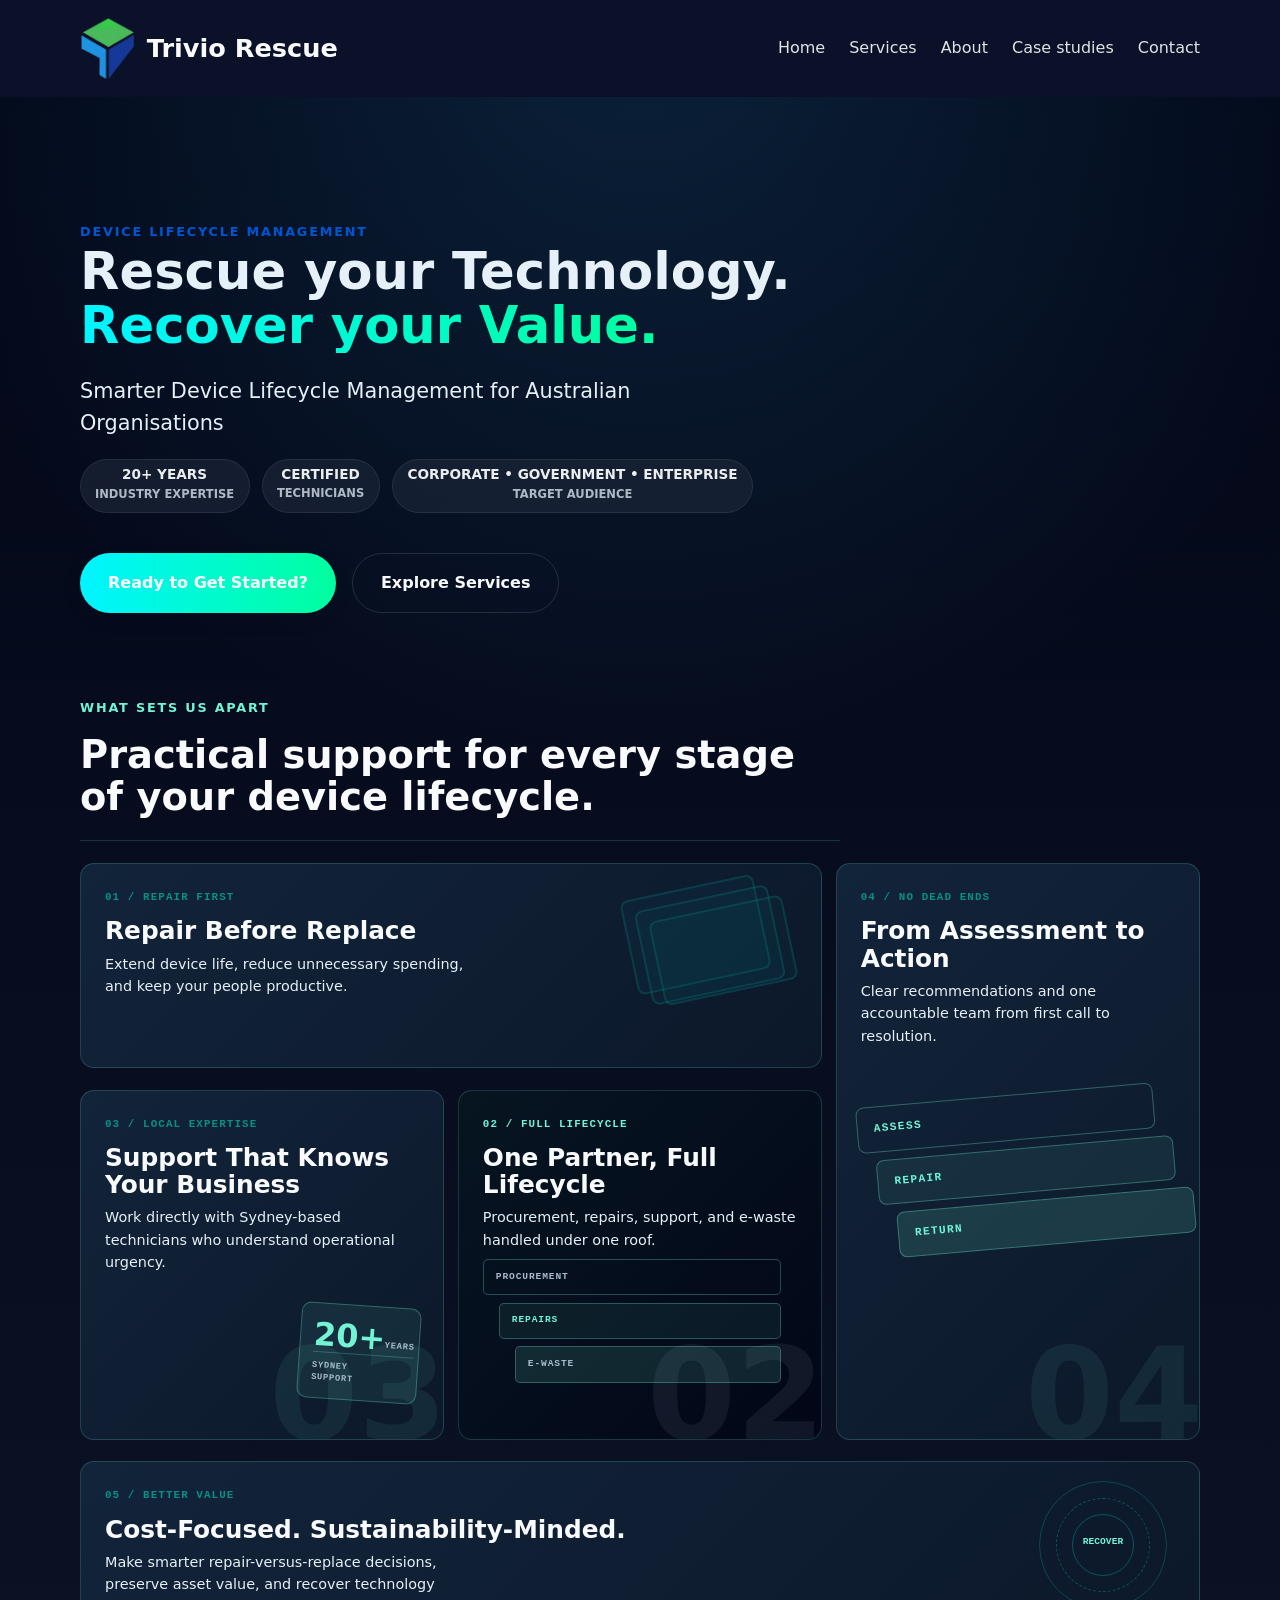
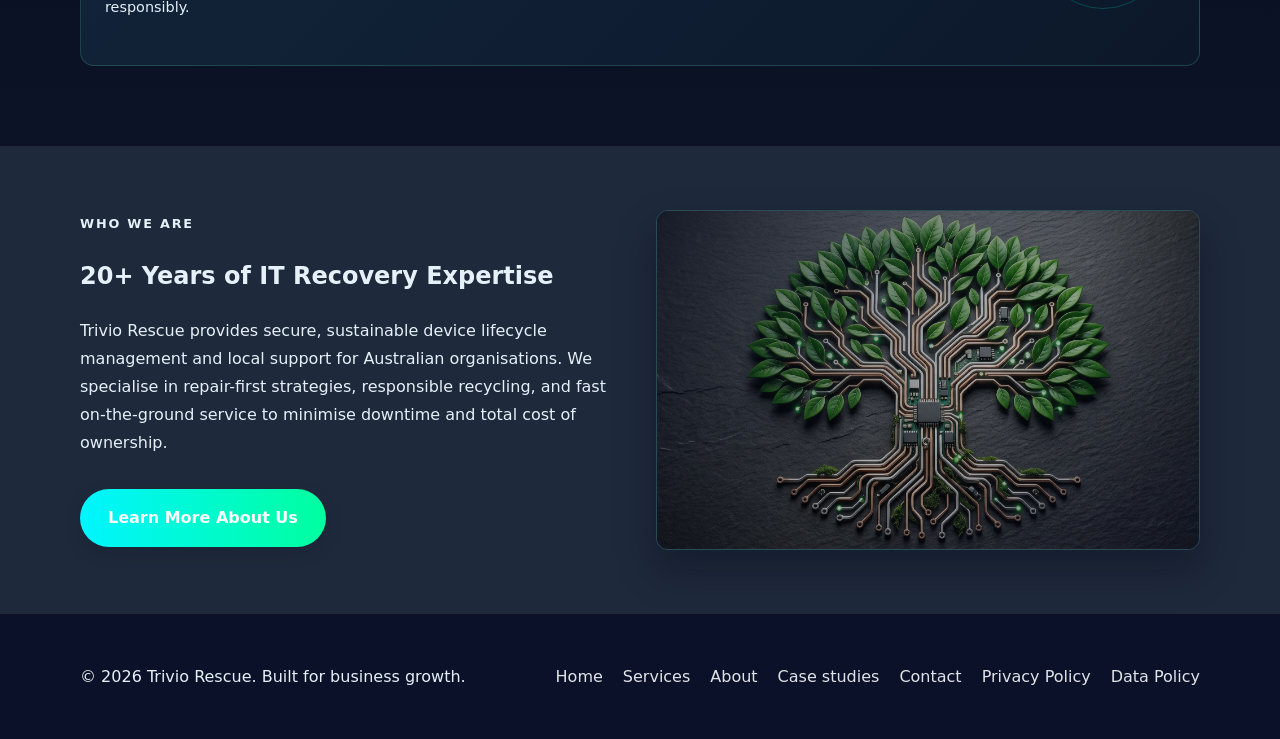
==== commit 7de55048: "Fix bento content order" ====
--- a/index.html
+++ b/index.html
@@ -61,51 +61,51 @@
           </div>
 
           <article class="bento-tile bento-tile-wide bento-tile-light bento-tile-position-1">
-            <div class="bento-visual bento-visual-device" aria-hidden="true"><span></span><i></i><b></b></div>
             <div class="bento-copy">
               <span class="bento-label">01 / Repair first</span>
               <h3>Repair Before Replace</h3>
               <p>Extend device life, reduce unnecessary spending, and keep your people productive.</p>
             </div>
+            <div class="bento-visual bento-visual-device" aria-hidden="true"><span></span><i></i><b></b></div>
           </article>
 
           <article class="bento-tile bento-tile-dark bento-tile-position-2">
-            <div class="bento-visual bento-visual-network" aria-hidden="true"><span>PROCUREMENT</span><span>REPAIRS</span><span>E-WASTE</span></div>
             <div class="bento-copy">
               <span class="bento-label">02 / Full lifecycle</span>
               <h3>One Partner, Full Lifecycle</h3>
               <p>Procurement, repairs, support, and e-waste handled under one roof.</p>
             </div>
+            <div class="bento-visual bento-visual-network" aria-hidden="true"><span>PROCUREMENT</span><span>REPAIRS</span><span>E-WASTE</span></div>
             <span class="bento-number" aria-hidden="true">02</span>
           </article>
 
           <article class="bento-tile bento-tile-light bento-tile-position-3">
-            <div class="bento-visual bento-visual-support" aria-hidden="true"><strong>20+</strong><span>YEARS</span><i>SYDNEY<br>SUPPORT</i></div>
             <div class="bento-copy">
               <span class="bento-label">03 / Local expertise</span>
               <h3>Support That Knows Your Business</h3>
               <p>Work directly with Sydney-based technicians who understand operational urgency.</p>
             </div>
+            <div class="bento-visual bento-visual-support" aria-hidden="true"><strong>20+</strong><span>YEARS</span><i>SYDNEY<br>SUPPORT</i></div>
             <span class="bento-number" aria-hidden="true">03</span>
           </article>
 
           <article class="bento-tile bento-tile-tall bento-tile-light bento-tile-position-4">
-            <div class="bento-visual bento-visual-stack" aria-hidden="true"><span>ASSESS</span><span>REPAIR</span><span>RETURN</span></div>
             <div class="bento-copy">
               <span class="bento-label">04 / No dead ends</span>
               <h3>From Assessment to Action</h3>
               <p>Clear recommendations and one accountable team from first call to resolution.</p>
             </div>
+            <div class="bento-visual bento-visual-stack" aria-hidden="true"><span>ASSESS</span><span>REPAIR</span><span>RETURN</span></div>
             <span class="bento-number" aria-hidden="true">04</span>
           </article>
 
           <article class="bento-tile bento-tile-wide bento-tile-light bento-tile-sustainability bento-tile-position-5">
-            <div class="bento-visual bento-visual-orbit" aria-hidden="true"><span>RECOVER</span><i></i></div>
             <div class="bento-copy">
               <span class="bento-label">05 / Better value</span>
               <h3>Cost-Focused. Sustainability-Minded.</h3>
               <p>Make smarter repair-versus-replace decisions, preserve asset value, and recover technology responsibly.</p>
             </div>
+            <div class="bento-visual bento-visual-orbit" aria-hidden="true"><span>RECOVER</span><i></i></div>
           </article>
         </div>
       </div>
